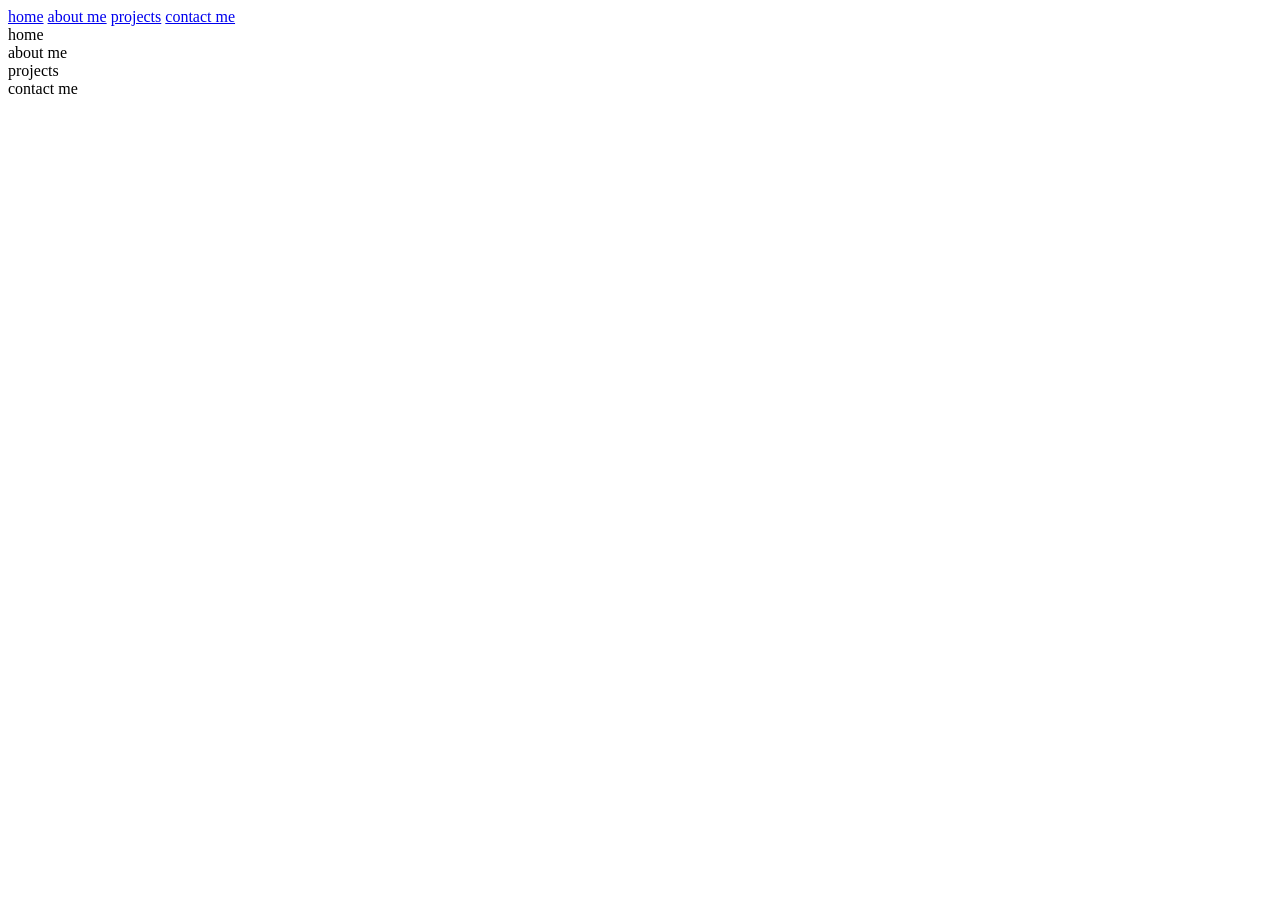
==== index.html @ 3aa511fa "update" ====
<!DOCTYPE html>
<html lang="en">
    <head>
        <meta charset="utf-8">

        <title>Anna Sun</title>

        <link rel="stylesheet" href="style.css">
    </head>

    <body>
        <!-- navbar -->
        <div class="navbar">
            <a href="#home" class="nav-link">home</a>
            <a href="#about-me" class="nav-link">about me</a>
            <a href="#projects" class="nav-link">projects</a>
            <a href="#contact-me" class="nav-link">contact me</a>
        </div>
        
        <!-- home -->
        <div class="section" id="home">
            home
        </div>

        <!-- about me -->
        <div class="section" id="about-me">
            about me
        </div>

        <!-- projects -->
        <div class="section" id="projects">
            projects
        </div>

        <!-- contact me -->
        <div class="section" id="contact-me">
            contact me
        </div>
    </body>
</html>
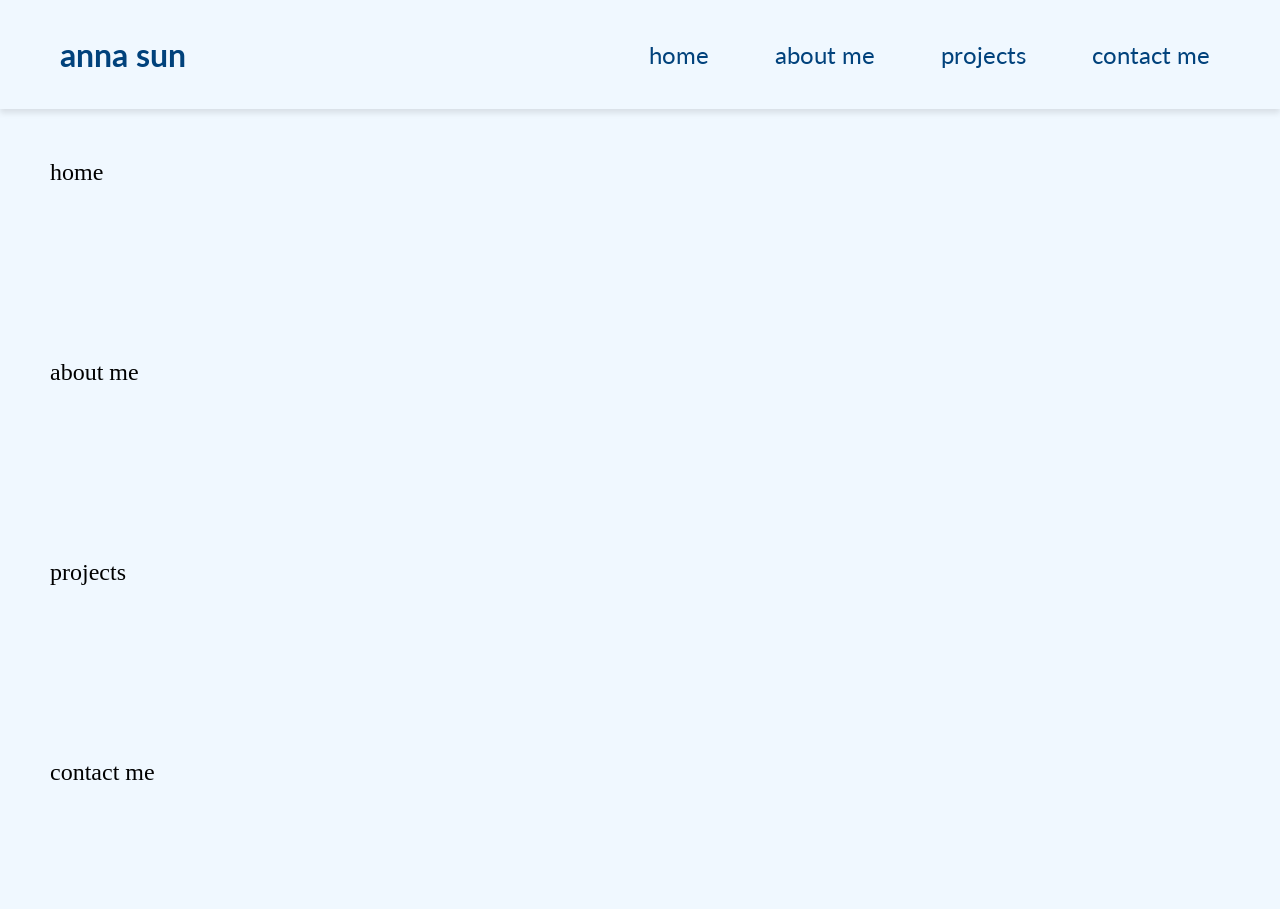
==== commit 6981b410: "navbar" ====
--- a/index.html
+++ b/index.html
@@ -6,15 +6,27 @@
         <title>Anna Sun</title>
 
         <link rel="stylesheet" href="style.css">
+
+        <!-- fonts -->
+
+        <!-- lato -->
+        <link rel="preconnect" href="https://fonts.googleapis.com">
+        <link rel="preconnect" href="https://fonts.gstatic.com" crossorigin>
+        <link href="https://fonts.googleapis.com/css2?family=Lato:ital,wght@0,100;0,300;0,400;0,700;0,900;1,100;1,300;1,400;1,700;1,900&display=swap" rel="stylesheet">
     </head>
 
     <body>
         <!-- navbar -->
         <div class="navbar">
-            <a href="#home" class="nav-link">home</a>
-            <a href="#about-me" class="nav-link">about me</a>
-            <a href="#projects" class="nav-link">projects</a>
-            <a href="#contact-me" class="nav-link">contact me</a>
+            <div class="name">
+                anna sun
+            </div>
+            <div class="nav-links">
+                <a href="#home" class="nav-link">home</a>
+                <a href="#about-me" class="nav-link">about me</a>
+                <a href="#projects" class="nav-link">projects</a>
+                <a href="#contact-me" class="nav-link">contact me</a>
+            </div>
         </div>
         
         <!-- home -->
--- a/style.css
+++ b/style.css
@@ -0,0 +1,48 @@
+/* temp colors */
+/* barnard blue: #01427c */
+/* background: #f0f8ff */
+
+body {
+    background-color: #f0f8ff;
+    scroll-behavior: smooth;
+    color: black;
+    margin: 0;
+    padding: 0;
+}
+
+.navbar {
+    background-color: #f0f8ff;
+    display: flex;
+    position: sticky;
+    top: 0; 
+    justify-content: space-between;
+    align-items: center;
+    font-family: 'Lato', sans-serif;
+    font-size: 1.5rem;
+    box-shadow: 0 4px 6px rgba(0, 0, 0, 0.1);
+    padding: 30px 40px;
+}
+
+.navbar a {
+    color: #01427c;
+    text-decoration: none;
+    padding: 30px;
+}
+
+.navbar a:hover {
+    text-decoration: underline;
+}
+
+.name {
+    color: #01427c;
+    font-size: 2rem;
+    font-weight: 700;
+    padding: 5px 20px;
+    /* float: left; */
+}
+
+.section {
+    padding: 50px;
+    font-size: 24px;
+    min-height: 100px;
+}
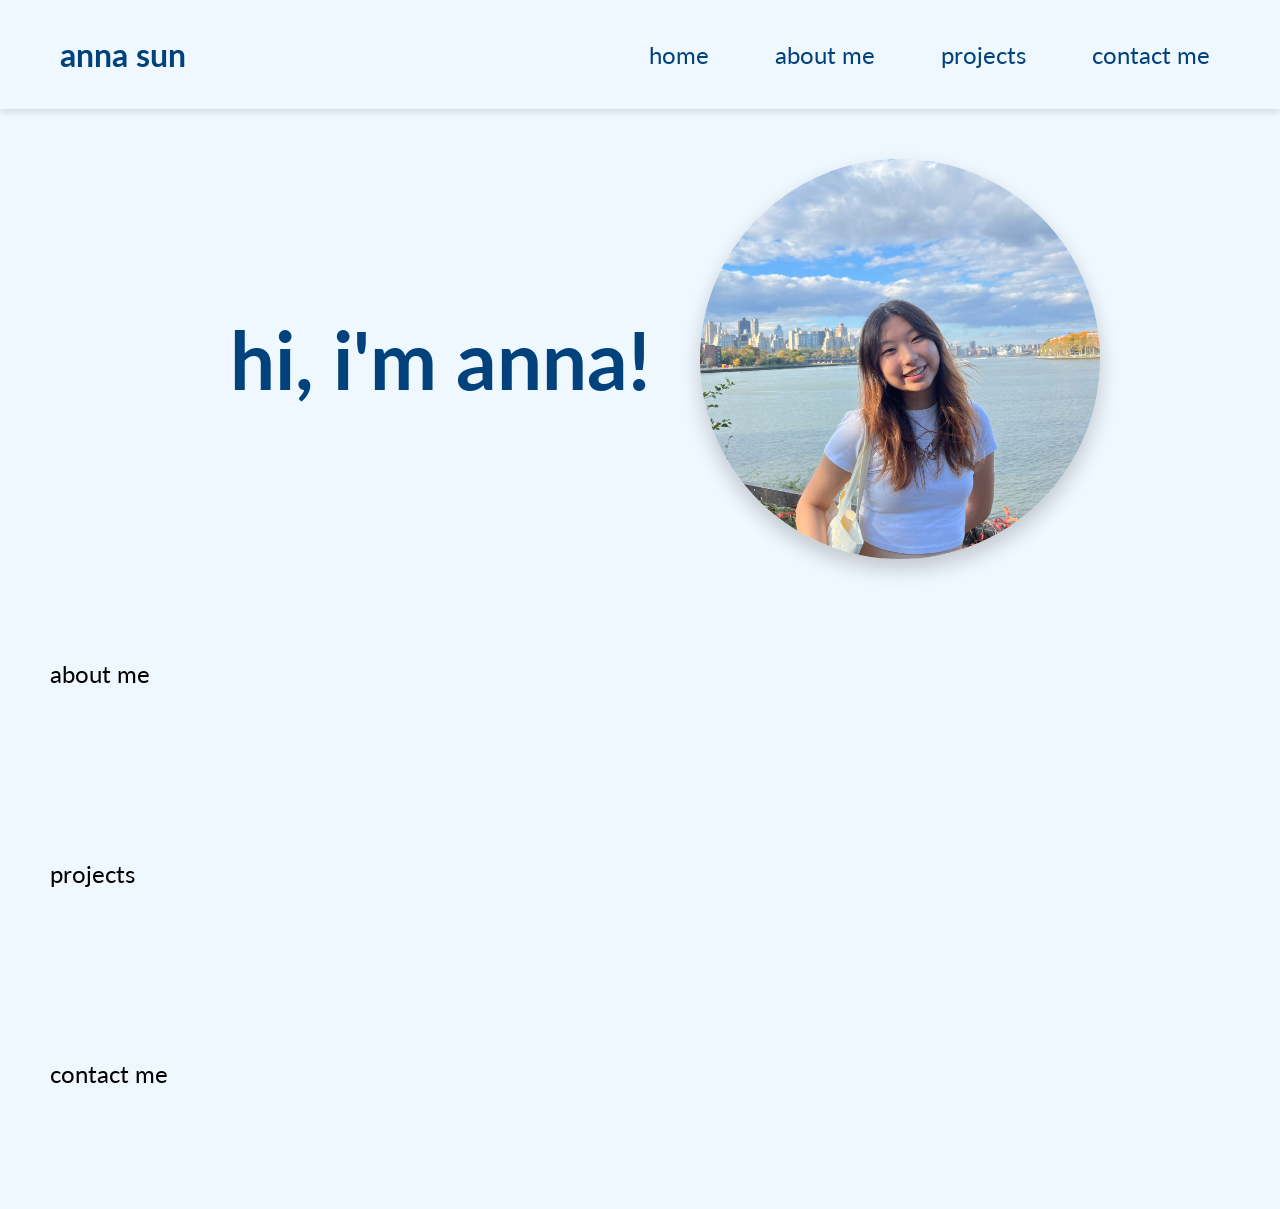
==== commit 1d74a2a9: "home section" ====
--- a/index.html
+++ b/index.html
@@ -31,7 +31,8 @@
         
         <!-- home -->
         <div class="section" id="home">
-            home
+            <h1 class="intro">hi, i'm anna!</h1>
+            <img id="pic-of-me" src="images/me.jpeg" alt="Picture of Me">
         </div>
 
         <!-- about me -->
--- a/style.css
+++ b/style.css
@@ -8,6 +8,7 @@
     color: black;
     margin: 0;
     padding: 0;
+    font-family: 'Lato', sans-serif;
 }
 
 .navbar {
@@ -17,7 +18,6 @@
     top: 0; 
     justify-content: space-between;
     align-items: center;
-    font-family: 'Lato', sans-serif;
     font-size: 1.5rem;
     box-shadow: 0 4px 6px rgba(0, 0, 0, 0.1);
     padding: 30px 40px;
@@ -38,11 +38,31 @@
     font-size: 2rem;
     font-weight: 700;
     padding: 5px 20px;
-    /* float: left; */
 }
 
 .section {
     padding: 50px;
     font-size: 24px;
     min-height: 100px;
+}
+
+#home {
+    display: flex;
+    justify-content: center;
+    align-items: center;
+    /* text-align: center; */
+}
+
+.intro {
+    font-size: 5rem;
+    color: #01427c;
+    padding: 50px;
+}
+
+#pic-of-me {
+    width: 400px;
+    height: 400px;
+    border-radius: 50%;
+    object-fit: cover;
+    box-shadow: 0 10px 20px rgba(0, 0, 0, 0.2);
 }
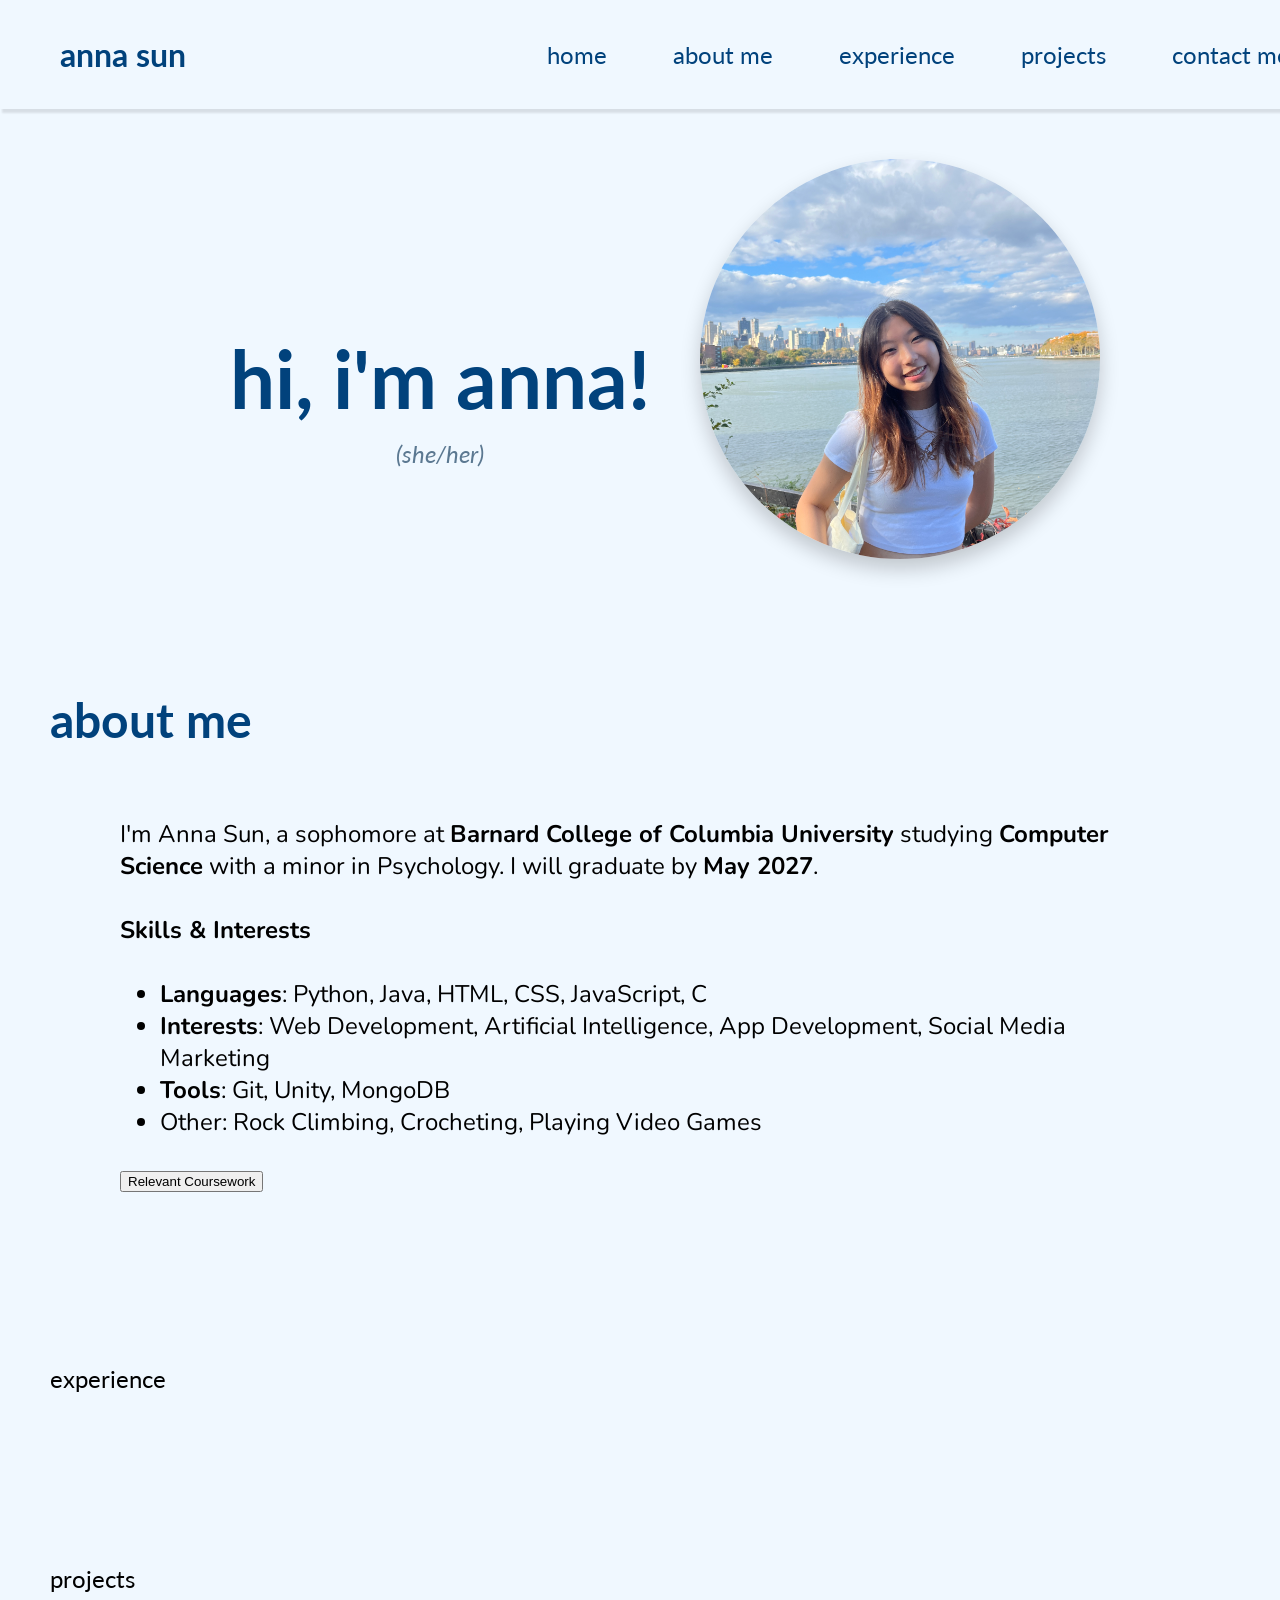
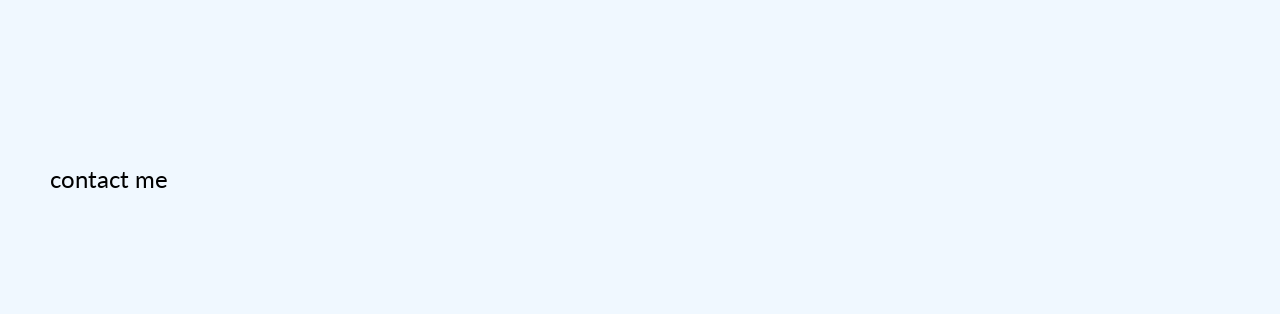
==== commit b1228992: "started about me" ====
--- a/index.html
+++ b/index.html
@@ -13,6 +13,11 @@
         <link rel="preconnect" href="https://fonts.googleapis.com">
         <link rel="preconnect" href="https://fonts.gstatic.com" crossorigin>
         <link href="https://fonts.googleapis.com/css2?family=Lato:ital,wght@0,100;0,300;0,400;0,700;0,900;1,100;1,300;1,400;1,700;1,900&display=swap" rel="stylesheet">
+
+        <!-- nunito -->
+        <link rel="preconnect" href="https://fonts.googleapis.com">
+        <link rel="preconnect" href="https://fonts.gstatic.com" crossorigin>
+        <link href="https://fonts.googleapis.com/css2?family=Lato:ital,wght@0,100;0,300;0,400;0,700;0,900;1,100;1,300;1,400;1,700;1,900&family=Nunito:ital,wght@0,200..1000;1,200..1000&display=swap" rel="stylesheet">
     </head>
 
     <body>
@@ -24,6 +29,7 @@
             <div class="nav-links">
                 <a href="#home" class="nav-link">home</a>
                 <a href="#about-me" class="nav-link">about me</a>
+                <a href="#experience" class="nav-link">experience</a>
                 <a href="#projects" class="nav-link">projects</a>
                 <a href="#contact-me" class="nav-link">contact me</a>
             </div>
@@ -31,14 +37,36 @@
         
         <!-- home -->
         <div class="section" id="home">
-            <h1 class="intro">hi, i'm anna!</h1>
+            <div class="intro-container">
+                <h1 class="intro">hi, i'm anna!</h1>
+                <p id="pronouns">(she/her)</p>
+            </div>
+
             <img id="pic-of-me" src="images/me.jpeg" alt="Picture of Me">
         </div>
 
         <!-- about me -->
         <div class="section" id="about-me">
-            about me
+            <h1 class="about-me">about me</h1>
+            <div class="about-me-text">
+                I'm Anna Sun, a sophomore at <b>Barnard College of Columbia University</b> studying <b>Computer Science</b> with a minor in Psychology. I will graduate by <b>May 2027</b>.
+
+                <h4>Skills & Interests</h4>
+                <ul>
+                    <li><b>Languages</b>: Python, Java, HTML, CSS, JavaScript, C</li>
+                    <li><b>Interests</b>: Web Development, Artificial Intelligence, App Development, Social Media Marketing</li>
+                    <li><b>Tools</b>: Git, Unity, MongoDB</li>
+                    <li>Other: Rock Climbing, Crocheting, Playing Video Games</li>
+                </ul>
+
+                <button class="dropdown">Relevant Coursework</button>
+            </div>
         </div>
+
+        <!-- experience -->
+         <div class="section" id="experience">
+            experience
+         </div>
 
         <!-- projects -->
         <div class="section" id="projects">
--- a/style.css
+++ b/style.css
@@ -6,9 +6,10 @@
     background-color: #f0f8ff;
     scroll-behavior: smooth;
     color: black;
-    margin: 0;
+    margin: 0 auto;
     padding: 0;
     font-family: 'Lato', sans-serif;
+    max-width: 1500px;
 }
 
 .navbar {
@@ -19,8 +20,9 @@
     justify-content: space-between;
     align-items: center;
     font-size: 1.5rem;
-    box-shadow: 0 4px 6px rgba(0, 0, 0, 0.1);
+    box-shadow: 0 6px 2px -2px rgba(0, 0, 0, 0.1); 
     padding: 30px 40px;
+    width: 100%;
 }
 
 .navbar a {
@@ -50,13 +52,19 @@
     display: flex;
     justify-content: center;
     align-items: center;
-    /* text-align: center; */
 }
 
 .intro {
     font-size: 5rem;
     color: #01427c;
-    padding: 50px;
+    padding: 50px 50px 0 50px;
+}
+
+#pronouns {
+    text-align: center;
+    margin-top: -40px;
+    font-style: italic;
+    color: #5b7891;
 }
 
 #pic-of-me {
@@ -65,4 +73,13 @@
     border-radius: 50%;
     object-fit: cover;
     box-shadow: 0 10px 20px rgba(0, 0, 0, 0.2);
+}
+
+.about-me {
+    color: #01427c;
+}
+
+.about-me-text {
+    margin: 70px;
+    font-family: 'Nunito', sans-serif;
 }
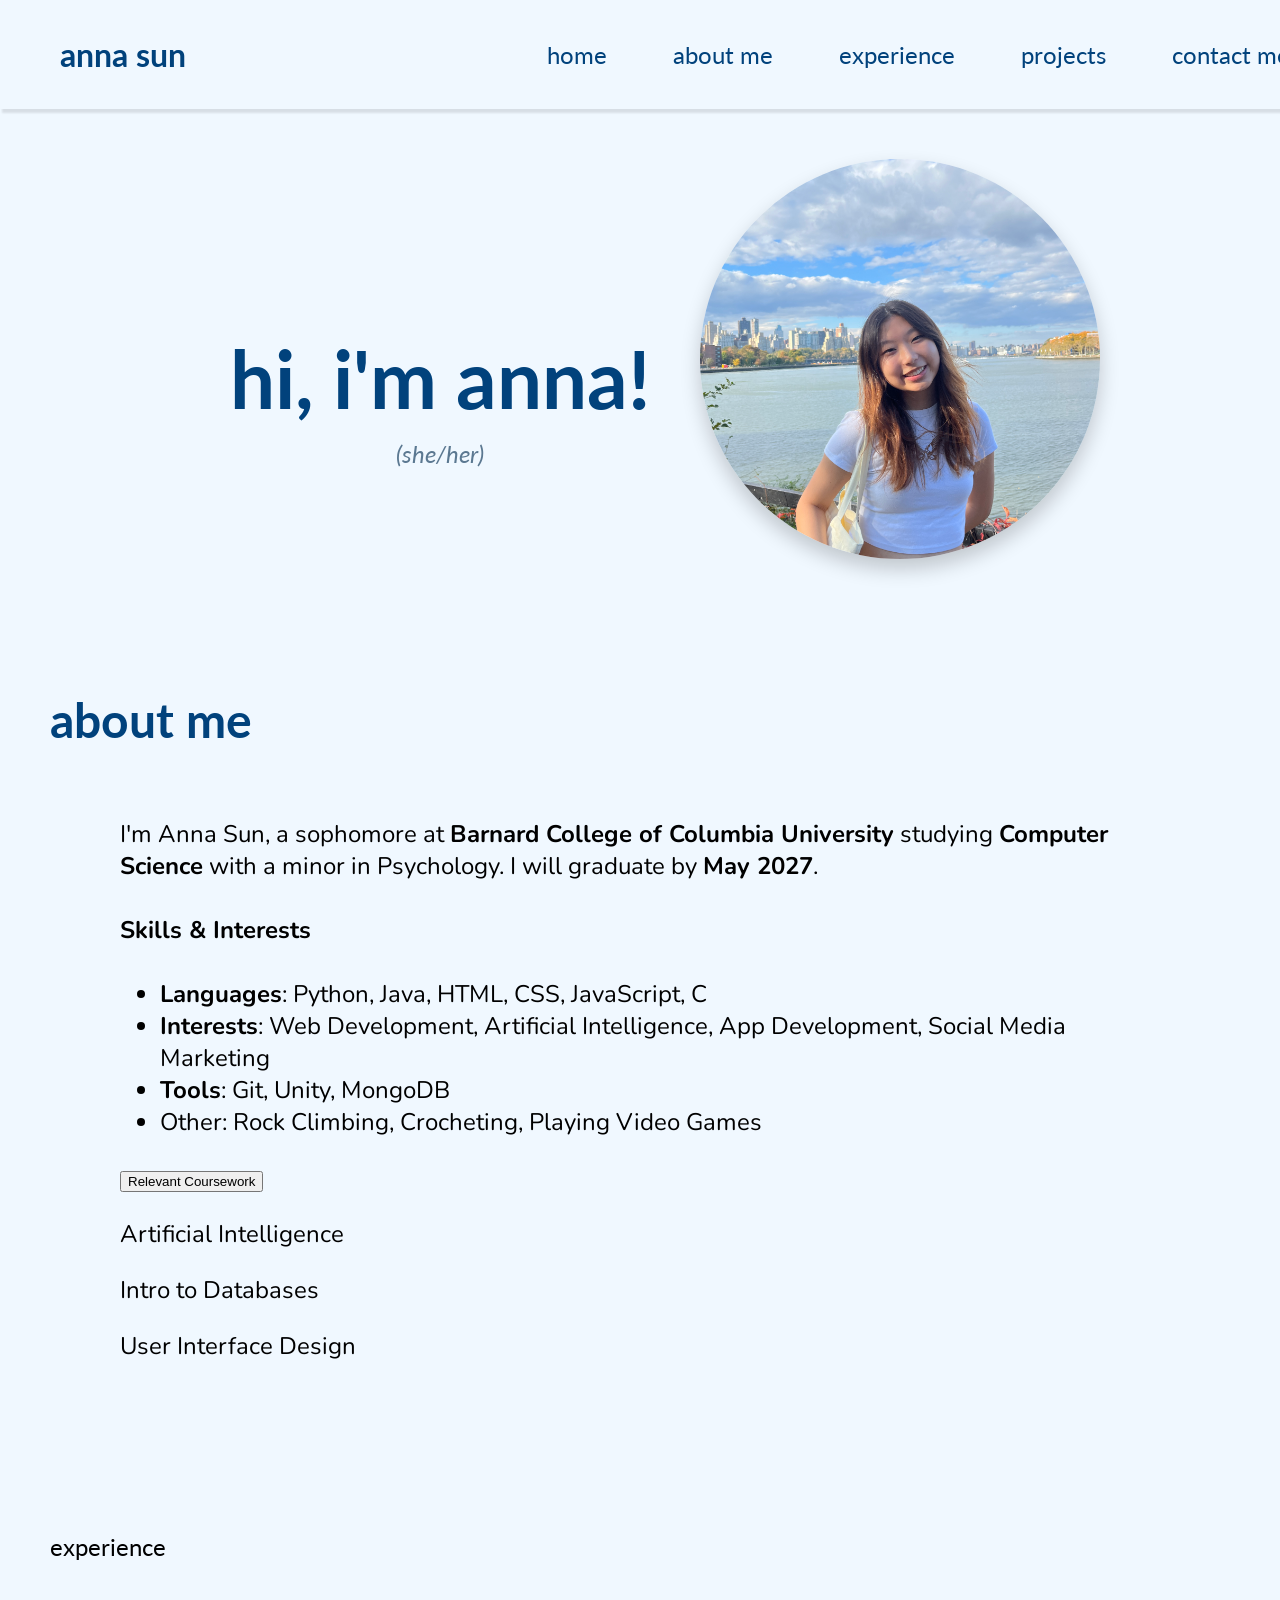
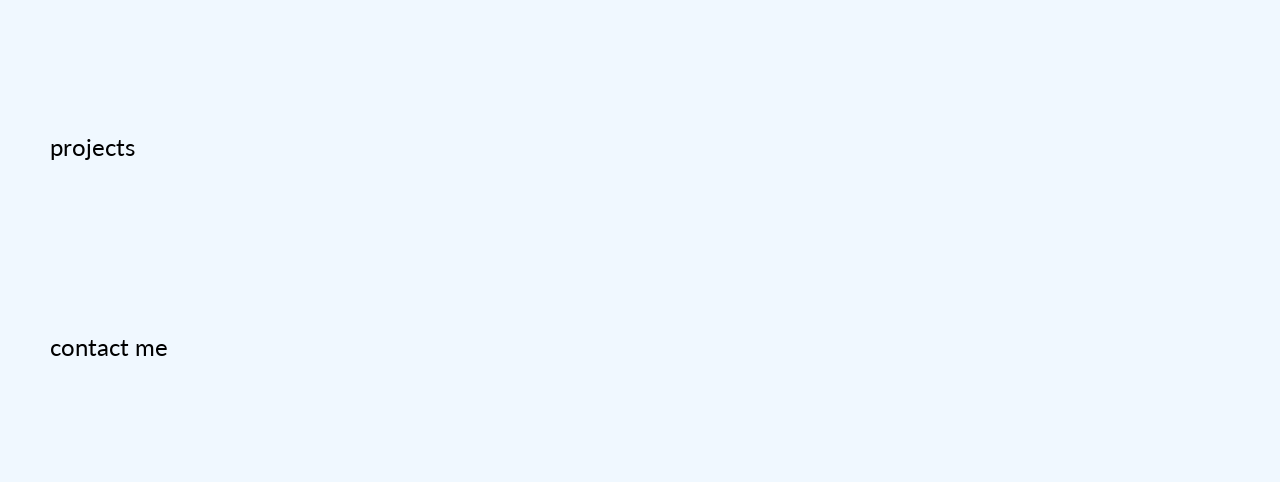
==== commit f08470ce: "dropdown" ====
--- a/index.html
+++ b/index.html
@@ -59,7 +59,14 @@
                     <li>Other: Rock Climbing, Crocheting, Playing Video Games</li>
                 </ul>
 
-                <button class="dropdown">Relevant Coursework</button>
+                <div class="dropdown">
+                    <button class="dropdown-button" onClick="toggleDropdown()">Relevant Coursework</button>
+                    <div class="dropdown-text" id="myDropdown">
+                        <p>Artificial Intelligence</p>
+                        <p>Intro to Databases</p>
+                        <p>User Interface Design</p>
+                    </div>
+                </div>
             </div>
         </div>
 
@@ -77,5 +84,7 @@
         <div class="section" id="contact-me">
             contact me
         </div>
+
+        <script src="script.js"></script>
     </body>
 </html>
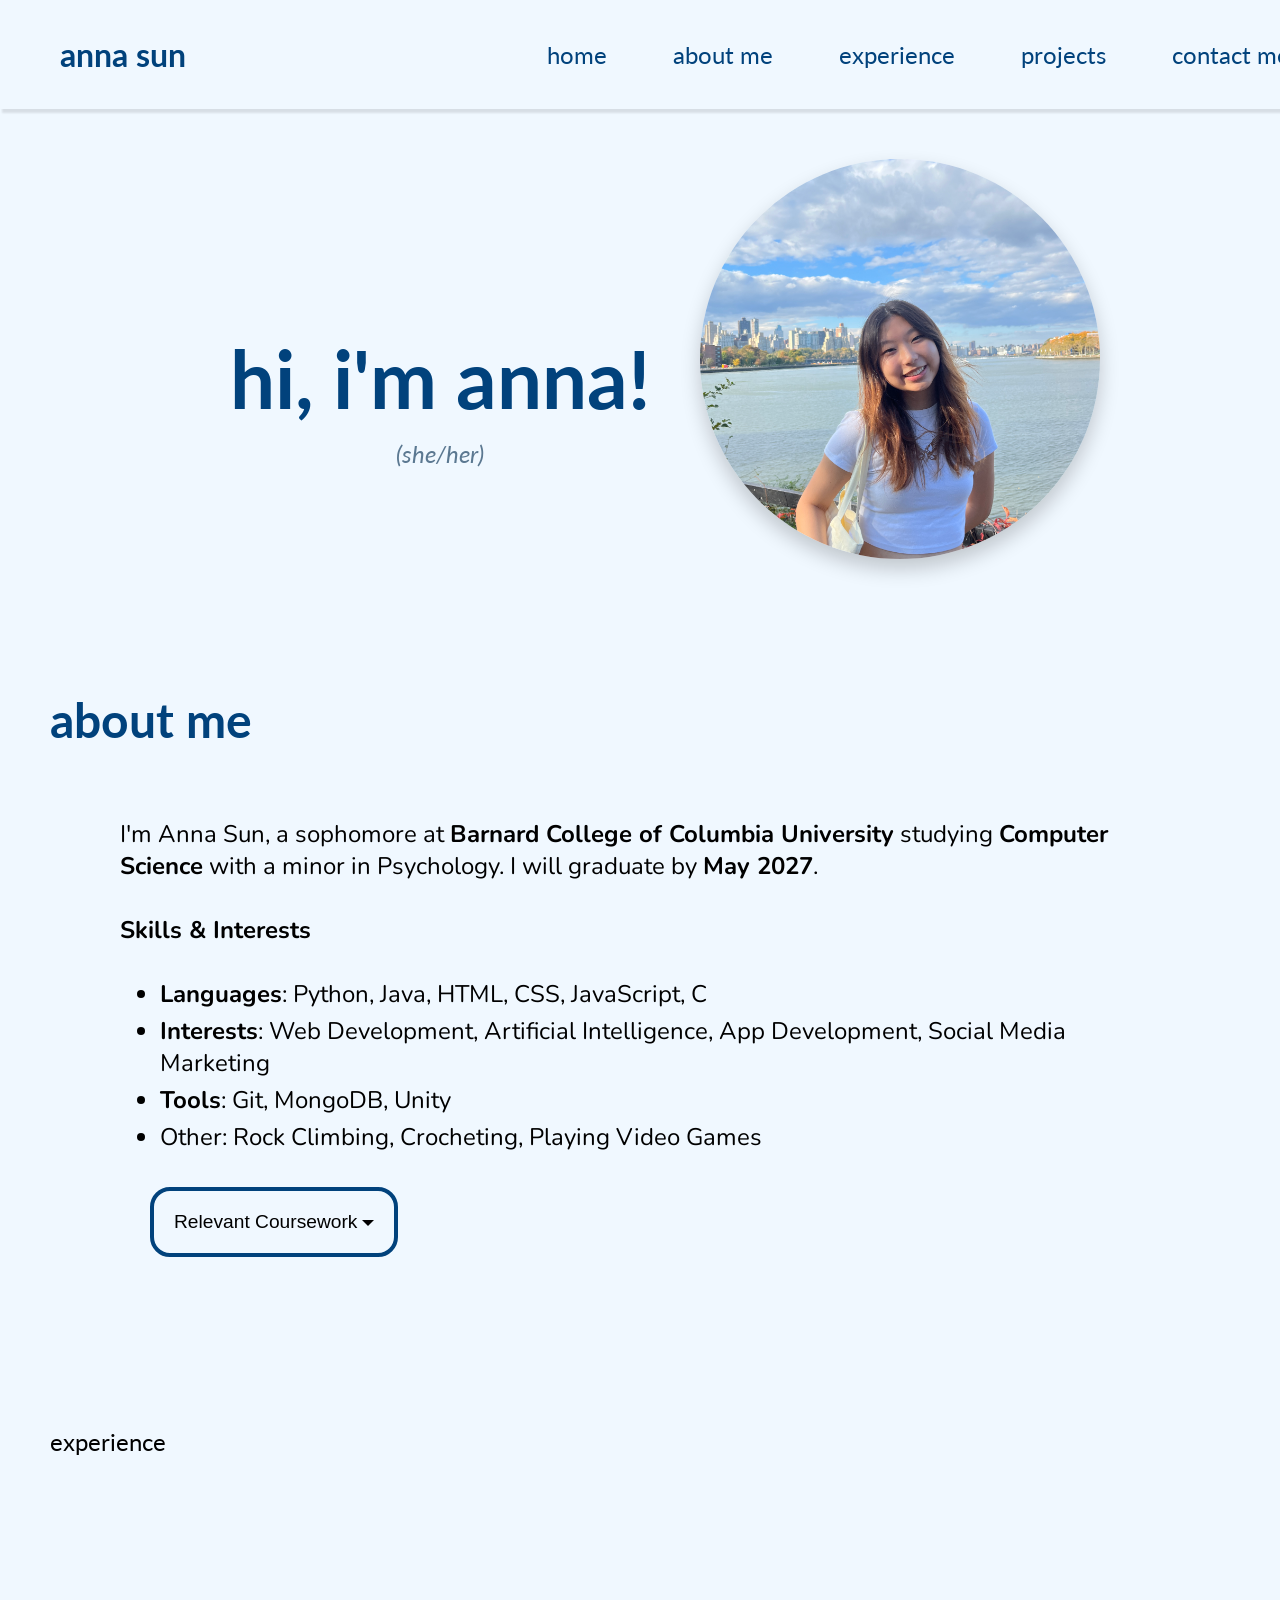
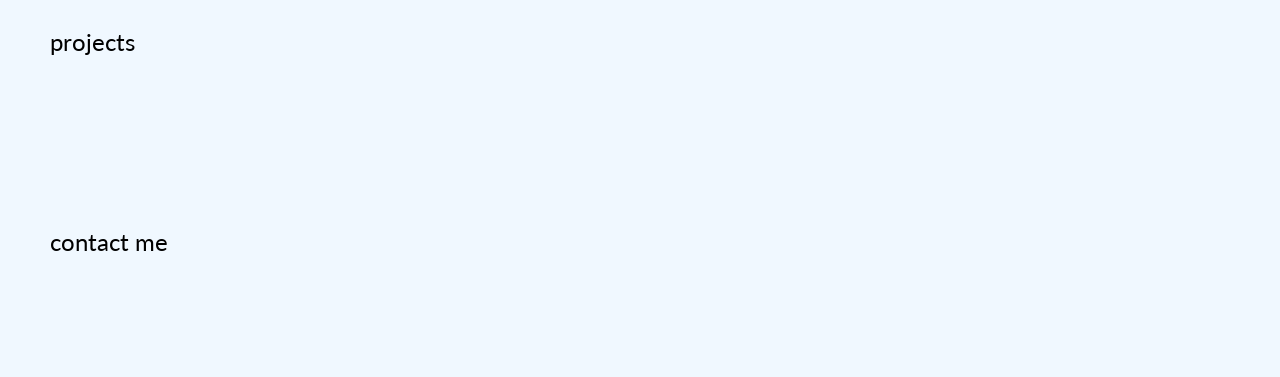
==== commit ad38acd6: "relevant courses dropdown" ====
--- a/index.html
+++ b/index.html
@@ -2,6 +2,7 @@
 <html lang="en">
     <head>
         <meta charset="utf-8">
+        <meta name="viewport" content="width=device-width, initial-scale=1">
 
         <title>Anna Sun</title>
 
@@ -55,16 +56,20 @@
                 <ul>
                     <li><b>Languages</b>: Python, Java, HTML, CSS, JavaScript, C</li>
                     <li><b>Interests</b>: Web Development, Artificial Intelligence, App Development, Social Media Marketing</li>
-                    <li><b>Tools</b>: Git, Unity, MongoDB</li>
+                    <li><b>Tools</b>: Git, MongoDB, Unity</li>
                     <li>Other: Rock Climbing, Crocheting, Playing Video Games</li>
                 </ul>
 
                 <div class="dropdown">
-                    <button class="dropdown-button" onClick="toggleDropdown()">Relevant Coursework</button>
+                    <button class="dropdown-button" onClick="toggleDropdown()">Relevant Coursework<span class="caret"></span></button>
+                    <!-- delete id if i don't add more dropdowns -->
                     <div class="dropdown-text" id="myDropdown">
                         <p>Artificial Intelligence</p>
                         <p>Intro to Databases</p>
                         <p>User Interface Design</p>
+                        <p>Advanced Programming</p>
+                        <p>Data Structures</p>
+                        <p>Fundamentals of Computer Systems</p>
                     </div>
                 </div>
             </div>
--- a/style.css
+++ b/style.css
@@ -12,6 +12,7 @@
     max-width: 1500px;
 }
 
+/* navbar */
 .navbar {
     background-color: #f0f8ff;
     display: flex;
@@ -48,6 +49,7 @@
     min-height: 100px;
 }
 
+/* home section */
 #home {
     display: flex;
     justify-content: center;
@@ -75,6 +77,7 @@
     box-shadow: 0 10px 20px rgba(0, 0, 0, 0.2);
 }
 
+/* about me section */
 .about-me {
     color: #01427c;
 }
@@ -82,4 +85,54 @@
 .about-me-text {
     margin: 70px;
     font-family: 'Nunito', sans-serif;
+}
+
+.about-me-text li {
+    margin-bottom: 5px;
+}
+
+/* relevant coursework dropdown */
+.dropdown {
+    font-family: 'Nunito', sans-serif;
+    font-weight: 500;
+    padding-left: 30px;
+    padding-top: 10px;
+}
+
+.dropdown-button {
+    background-color: transparent;
+    padding: 20px;
+    border-radius: 20px;
+    border: 4px solid #01427c;
+    transition: 0.4s;
+    font-size: 1.2rem;
+}
+
+.caret {
+    display: inline-block;
+    margin-left: 5px;
+    vertical-align: middle;
+    border-top: 6px solid black;
+    border-right: 6px solid transparent;
+    border-left: 6px solid transparent;
+    transition: transform 0.3s ease-in-out;
+}
+
+.rotate {
+    transform: rotate(180deg);
+}
+
+.dropdown-text {
+    display: none;
+    font-size: 1rem;
+    padding-left: 50px;
+    opacity: 0;
+    max-height: 0;
+    transition: opacity 0.3s ease, max-height 0.3s ease;
+    visibility: hidden;
+}
+
+.dropdown-text.show {
+    opacity: 1;
+    visibility: visible;
 }
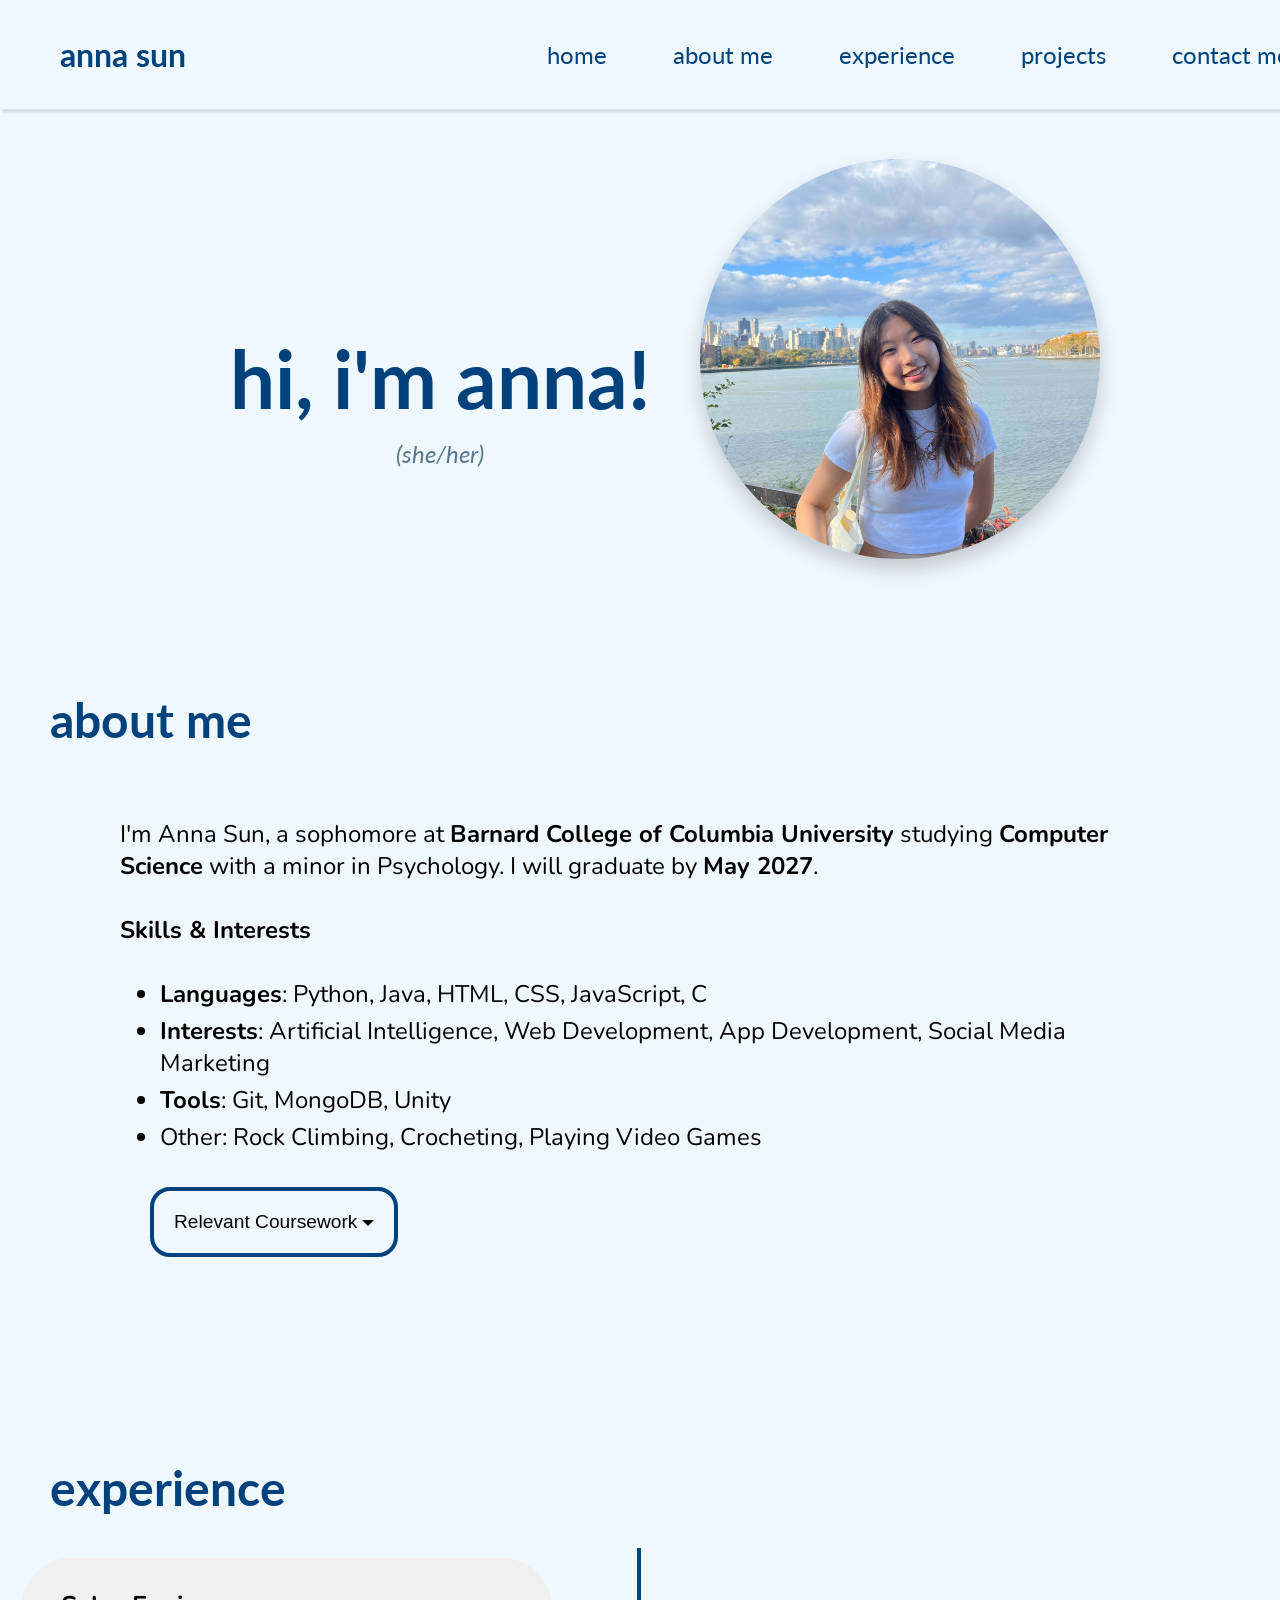
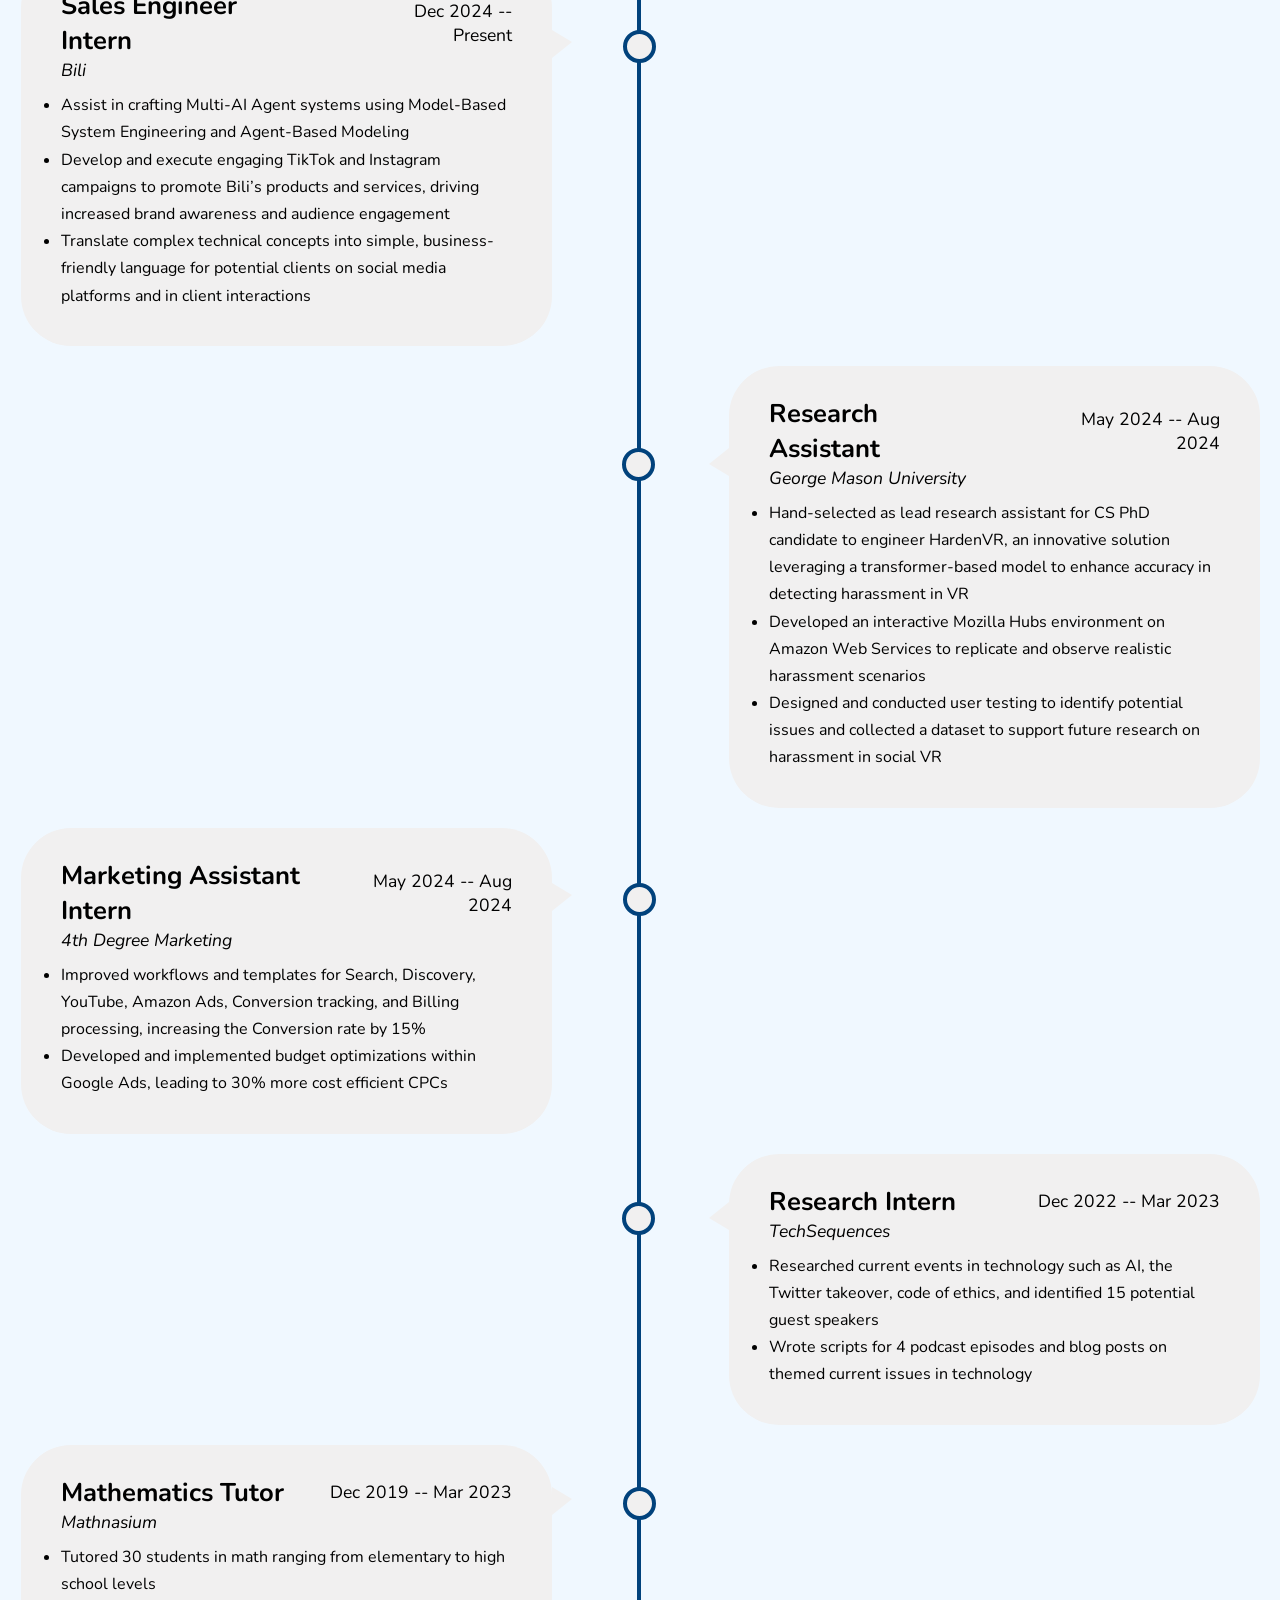
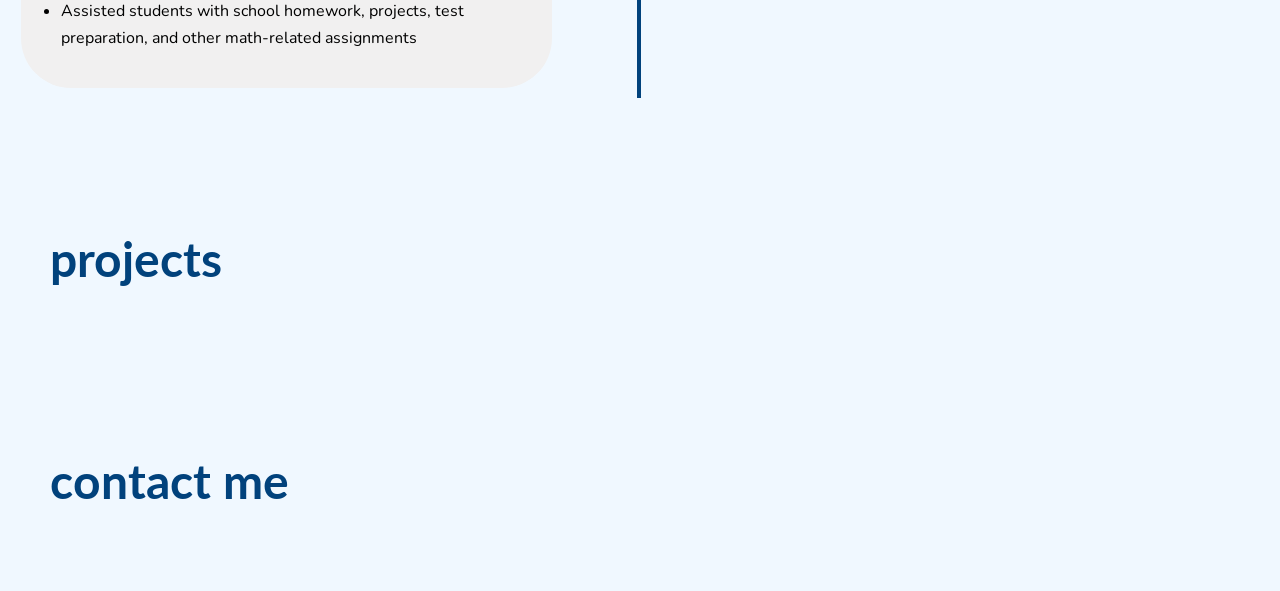
==== commit 4fbd46bc: "added timeline" ====
--- a/index.html
+++ b/index.html
@@ -48,14 +48,14 @@
 
         <!-- about me -->
         <div class="section" id="about-me">
-            <h1 class="about-me">about me</h1>
+            <h1 class="header">about me</h1>
             <div class="about-me-text">
                 I'm Anna Sun, a sophomore at <b>Barnard College of Columbia University</b> studying <b>Computer Science</b> with a minor in Psychology. I will graduate by <b>May 2027</b>.
 
                 <h4>Skills & Interests</h4>
                 <ul>
                     <li><b>Languages</b>: Python, Java, HTML, CSS, JavaScript, C</li>
-                    <li><b>Interests</b>: Web Development, Artificial Intelligence, App Development, Social Media Marketing</li>
+                    <li><b>Interests</b>: Artificial Intelligence, Web Development, App Development, Social Media Marketing</li>
                     <li><b>Tools</b>: Git, MongoDB, Unity</li>
                     <li>Other: Rock Climbing, Crocheting, Playing Video Games</li>
                 </ul>
@@ -77,17 +77,92 @@
 
         <!-- experience -->
          <div class="section" id="experience">
-            experience
+            <h1 class="header">experience</h1>
+
+            <!-- timeline -->
+             <div class="timeline">
+                <div class="left container">
+                    <div class="content">
+                        <div class="exp-header">
+                            <h4 class="position">Sales Engineer Intern</h4>
+                            <span class="date">Dec 2024 -- Present</span>
+                        </div>
+                        <span class="company">Bili</span>
+                        <ul class="exp-list">
+                            <li>Assist in crafting Multi-AI Agent systems using Model-Based System Engineering and Agent-Based Modeling</li>
+                            <li>Develop and execute engaging TikTok and Instagram campaigns to promote Bili’s products and services, driving increased brand awareness and audience engagement</li>
+                            <li>Translate complex technical concepts into simple, business-friendly language for potential clients on social media platforms and in client interactions</li>
+                        </ul>
+                    </div>
+                </div>
+
+                <div class="right container">
+                    <div class="content">
+                        <div class="exp-header">
+                            <h4 class="position">Research Assistant</h4>
+                            <span class="date">May 2024 -- Aug 2024</span>
+                        </div>
+                        <span class="company">George Mason University</span>
+                            <ul class="exp-list">
+                                <li>Hand-selected as lead research assistant for CS PhD candidate to engineer HardenVR, an innovative solution leveraging a transformer-based model to enhance accuracy in detecting harassment in VR</li>
+                                <li>Developed an interactive Mozilla Hubs environment on Amazon Web Services to replicate and observe realistic harassment scenarios</li>
+                                <li>Designed and conducted user testing to identify potential issues and collected a dataset to support future research on harassment in social VR</li>
+                            </ul>
+                    </div>
+                </div>
+                
+                <div class="left container">
+                    <div class="content">
+                        <div class="exp-header">
+                            <h4 class="position">Marketing Assistant Intern</h4>
+                            <span class="date">May 2024 -- Aug 2024</span>
+                        </div>
+                        <span class="company">4th Degree Marketing</span>
+                        <ul class="exp-list">
+                            <li>Improved workflows and templates for Search, Discovery, YouTube, Amazon Ads, Conversion tracking, and Billing processing, increasing the Conversion rate by 15%</li>
+                            <li>Developed and implemented budget optimizations within Google Ads, leading to 30% more cost efficient CPCs</li>
+                        </ul>
+                    </div>
+                </div>
+
+                <div class="right container">
+                    <div class="content">
+                        <div class="exp-header">
+                            <h4 class="position">Research Intern</h4>
+                            <span class="date">Dec 2022 -- Mar 2023</span>
+                        </div>
+                        <span class="company">TechSequences</span>
+                            <ul class="exp-list">
+                                <li>Researched current events in technology such as AI, the Twitter takeover, code of ethics, and identified 15 potential guest speakers</li>
+                                <li>Wrote scripts for 4 podcast episodes and blog posts on themed current issues in technology</li>
+                            </ul>
+                    </div>
+                </div>
+
+                <div class="left container">
+                    <div class="content">
+                        <div class="exp-header">
+                            <h4 class="position">Mathematics Tutor</h4>
+                            <span class="date">Dec 2019 -- Mar 2023</span>
+                        </div>
+                        <span class="company">Mathnasium</span>
+                        <ul class="exp-list">
+                            <li>Tutored 30 students in math ranging from elementary to high school levels</li>
+                            <li>Assisted students with school homework, projects, test preparation, and other math-related assignments</li>
+                        </ul>
+                    </div>
+                </div>
+             </div>
          </div>
 
         <!-- projects -->
         <div class="section" id="projects">
-            projects
+            <h1 class="header">projects</h1>
         </div>
 
         <!-- contact me -->
         <div class="section" id="contact-me">
-            contact me
+            <h1 class="header">contact me</h1>
         </div>
 
         <script src="script.js"></script>
--- a/style.css
+++ b/style.css
@@ -1,6 +1,10 @@
 /* temp colors */
 /* barnard blue: #01427c */
 /* background: #f0f8ff */
+
+html {
+    scroll-behavior: smooth;
+}
 
 body {
     background-color: #f0f8ff;
@@ -24,6 +28,7 @@
     box-shadow: 0 6px 2px -2px rgba(0, 0, 0, 0.1); 
     padding: 30px 40px;
     width: 100%;
+    z-index: 1000;
 }
 
 .navbar a {
@@ -78,7 +83,7 @@
 }
 
 /* about me section */
-.about-me {
+.header {
     color: #01427c;
 }
 
@@ -135,4 +140,146 @@
 .dropdown-text.show {
     opacity: 1;
     visibility: visible;
+}
+
+/* experience */
+.timeline {
+    position: relative;
+    max-width: 1200px;
+    margin: 0 auto;
+    font-family: 'Nunito', sans-serif;
+}
+
+.timeline::after {
+    content: '';
+    position: absolute;
+    width: 4px;
+    background-color: #01427c;
+    top: 0;
+    bottom: 0;
+    left: 50%;
+    margin-left: -3px;
+}
+  
+.container {
+    padding: 10px 30px;
+    position: relative;
+    width: 45%;
+}
+
+.container::before {
+    left: 60px;
+    border: medium solid white;
+    border-width: 10px 10px 10px 0;
+    border-color: transparent white transparent transparent;
+}
+
+.container::after {
+    content: '';
+    position: absolute;
+    width: 25px;
+    height: 25px;
+    right: -17px;
+    background-color: rgb(241, 240, 240);
+    border: 4px solid #01427c;
+    top: 20%;
+    border-radius: 50%;
+    z-index: 1;
+}
+
+.left {
+    left: -5%;
+}
+
+.left::before {
+    content: '';
+    height: 0;
+    position: absolute;
+    width: 0;
+    top: 20%;
+    z-index: 1; 
+    border-style: solid;
+    border-width: 12px 0 16px 20px;  
+    border-color: transparent transparent transparent rgb(241, 240, 240);
+    left: 95%;
+}
+
+.left::after {
+    top: 20%;
+    right: -12.5%;
+}
+
+.right {
+    left: 55%;
+}
+
+.right::before {
+    content: '';
+    position: absolute;
+    height: 0;
+    top: 20%;
+    z-index: 1;
+    width: 0;
+    left: 10px; 
+    border-style: solid;
+    border-width: 12px 0 16px 20px; 
+    border-color: transparent transparent transparent rgb(241, 240, 240);
+    rotate: 180deg;
+}
+
+.right::after {
+    top: 20%;
+    left: -13%;
+}
+
+.content {
+    padding: 20px;
+    background-color: rgb(241, 240, 240);
+    position: relative;
+    border-radius: 50px;
+}
+
+.position {
+    font-weight: 700;
+    font-size: 1.7rem;
+    margin-bottom: 5px;
+}
+
+.exp-header {
+    justify-content: space-between;
+    align-items: center;
+    display: flex;
+    font-size: 1.1rem;
+}
+
+.exp-header h4{
+    font-weight: 700;
+    font-size: 1.6rem;
+    padding: 0 20px;
+    margin: 10px 0 0 0;
+}
+
+.date {
+    text-align: right;
+    font-size: 1.1rem;
+    padding: 0 20px;
+    margin: 10px 0 0 0;
+}
+
+.company {
+    display: block;
+    font-size: 1.1rem;
+    padding: 0 20px;
+    margin: 0;
+    font-style: italic;
+}
+
+.exp-list {
+    margin-top: 10px;
+    font-size: 1rem;
+    padding: 0 20px;
+}
+
+.exp-list li {
+    line-height: 1.7;
 }
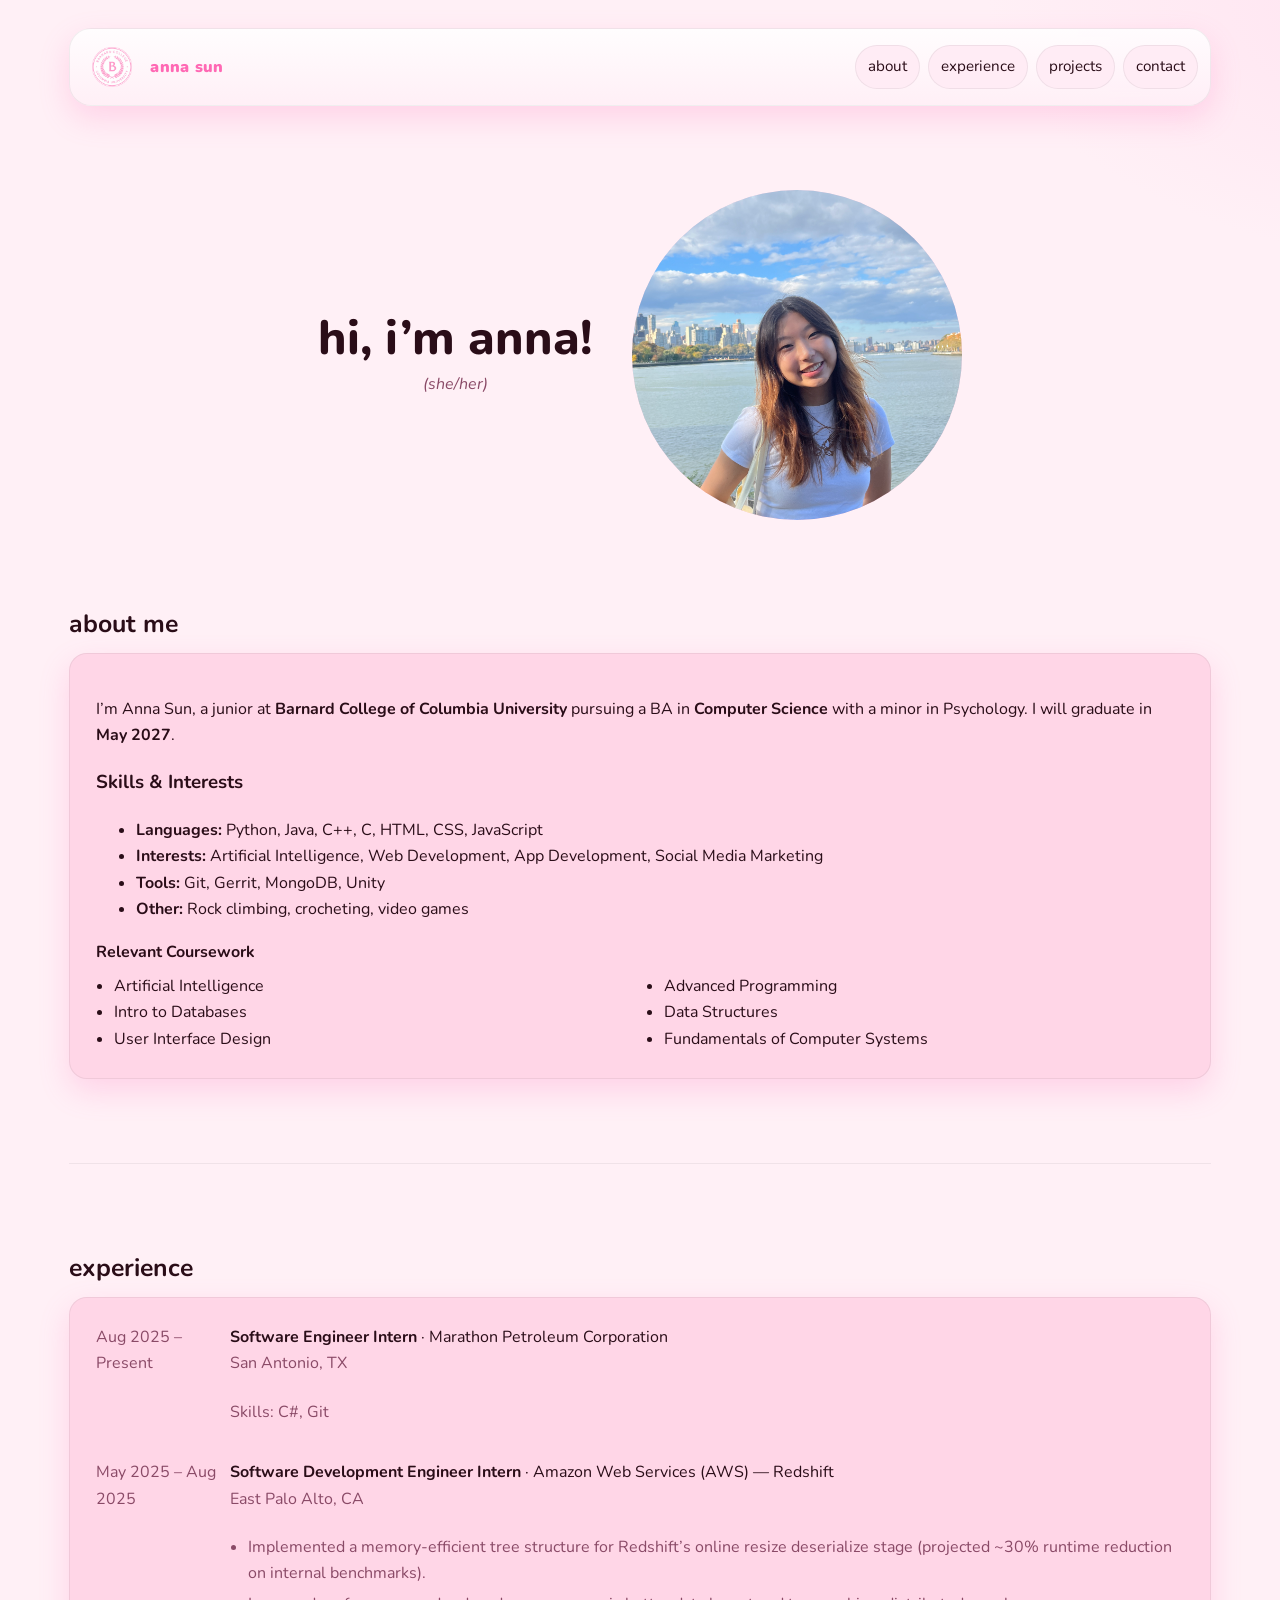
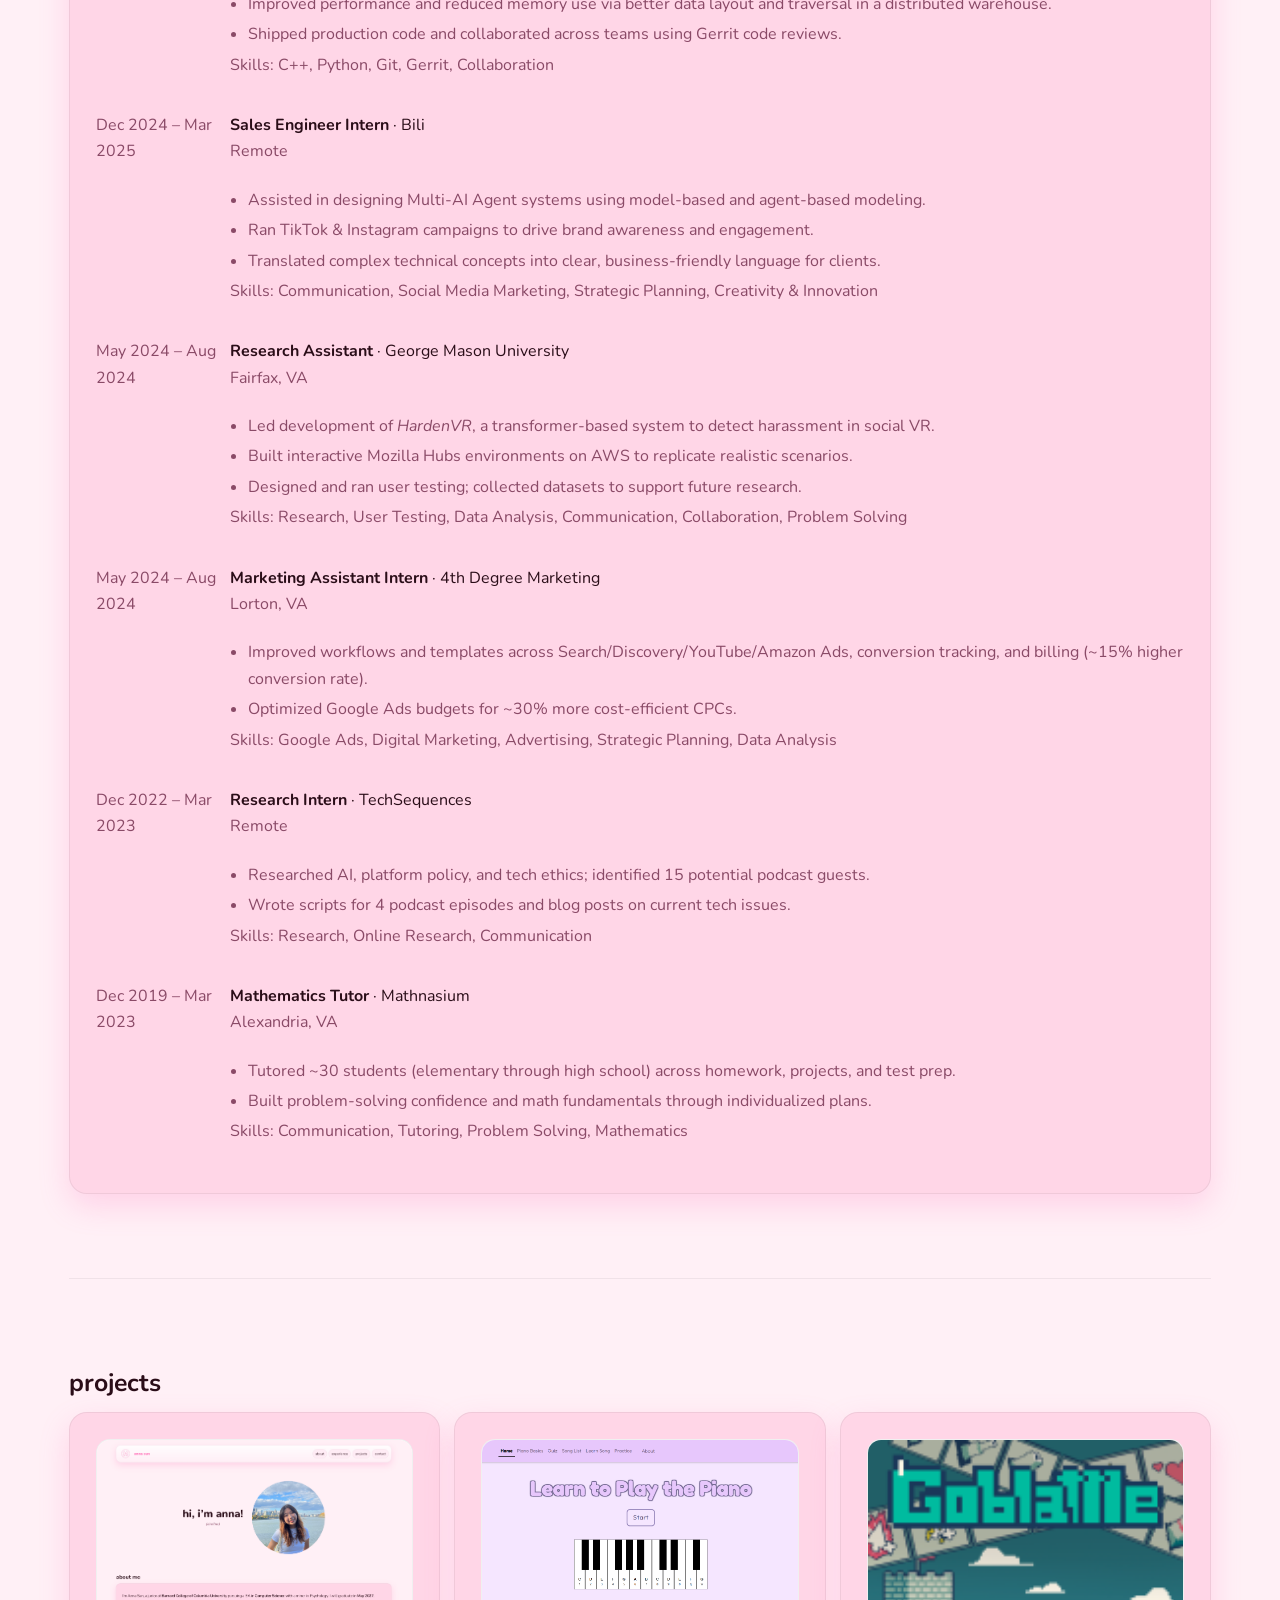
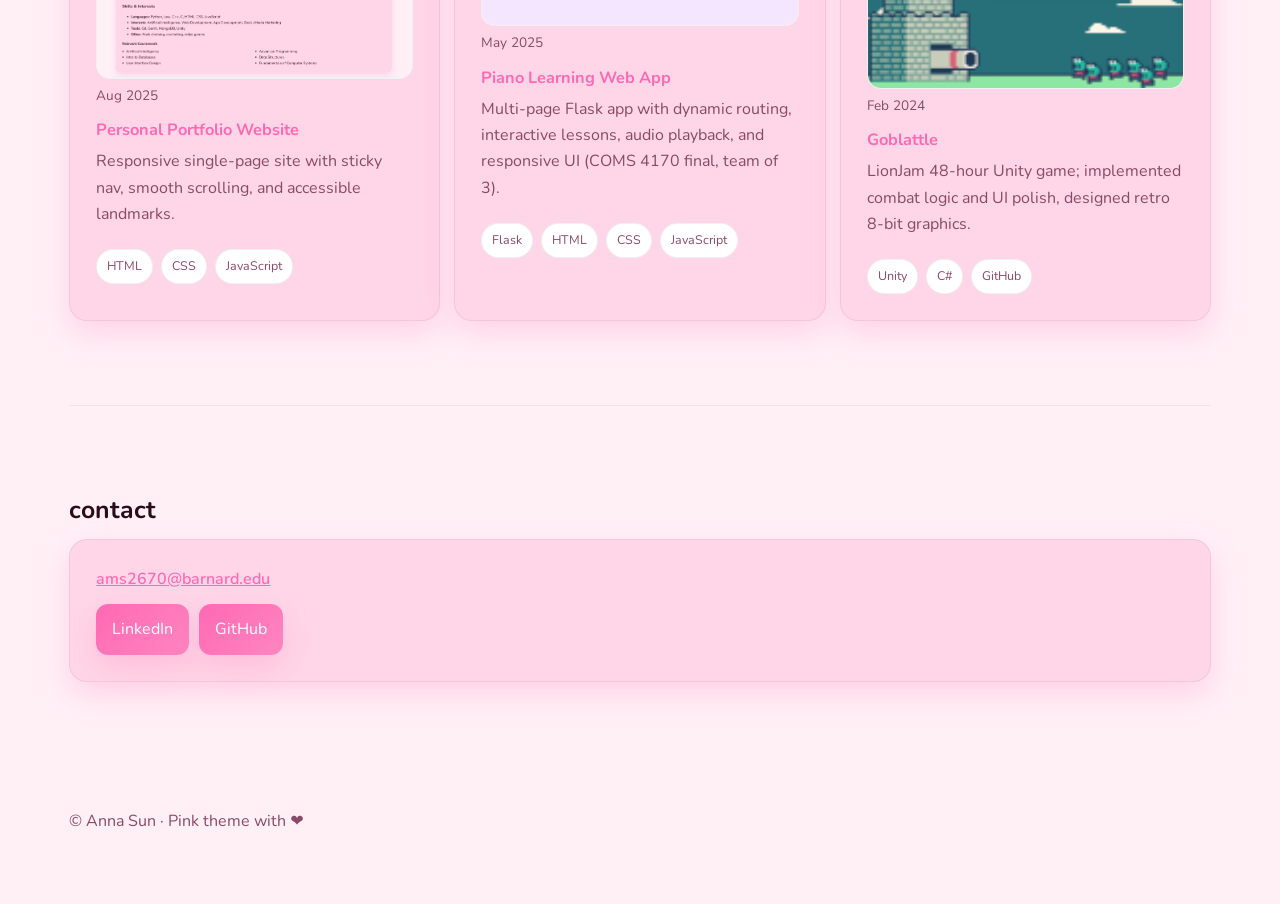
==== commit 13eccba5: "new website" ====
--- a/index.html
+++ b/index.html
@@ -1,170 +1,235 @@
 <!DOCTYPE html>
 <html lang="en">
-    <head>
-        <meta charset="utf-8">
-        <meta name="viewport" content="width=device-width, initial-scale=1">
-
-        <title>Anna Sun</title>
-
-        <link rel="stylesheet" href="style.css">
-
-        <!-- fonts -->
-
-        <!-- lato -->
-        <link rel="preconnect" href="https://fonts.googleapis.com">
-        <link rel="preconnect" href="https://fonts.gstatic.com" crossorigin>
-        <link href="https://fonts.googleapis.com/css2?family=Lato:ital,wght@0,100;0,300;0,400;0,700;0,900;1,100;1,300;1,400;1,700;1,900&display=swap" rel="stylesheet">
-
-        <!-- nunito -->
-        <link rel="preconnect" href="https://fonts.googleapis.com">
-        <link rel="preconnect" href="https://fonts.gstatic.com" crossorigin>
-        <link href="https://fonts.googleapis.com/css2?family=Lato:ital,wght@0,100;0,300;0,400;0,700;0,900;1,100;1,300;1,400;1,700;1,900&family=Nunito:ital,wght@0,200..1000;1,200..1000&display=swap" rel="stylesheet">
-    </head>
-
-    <body>
-        <!-- navbar -->
-        <div class="navbar">
-            <div class="name">
-                anna sun
-            </div>
-            <div class="nav-links">
-                <a href="#home" class="nav-link">home</a>
-                <a href="#about-me" class="nav-link">about me</a>
-                <a href="#experience" class="nav-link">experience</a>
-                <a href="#projects" class="nav-link">projects</a>
-                <a href="#contact-me" class="nav-link">contact me</a>
-            </div>
-        </div>
-        
-        <!-- home -->
-        <div class="section" id="home">
-            <div class="intro-container">
-                <h1 class="intro">hi, i'm anna!</h1>
-                <p id="pronouns">(she/her)</p>
-            </div>
-
-            <img id="pic-of-me" src="images/me.jpeg" alt="Picture of Me">
-        </div>
-
-        <!-- about me -->
-        <div class="section" id="about-me">
-            <h1 class="header">about me</h1>
-            <div class="about-me-text">
-                I'm Anna Sun, a sophomore at <b>Barnard College of Columbia University</b> studying <b>Computer Science</b> with a minor in Psychology. I will graduate by <b>May 2027</b>.
-
-                <h4>Skills & Interests</h4>
-                <ul>
-                    <li><b>Languages</b>: Python, Java, HTML, CSS, JavaScript, C</li>
-                    <li><b>Interests</b>: Artificial Intelligence, Web Development, App Development, Social Media Marketing</li>
-                    <li><b>Tools</b>: Git, MongoDB, Unity</li>
-                    <li>Other: Rock Climbing, Crocheting, Playing Video Games</li>
-                </ul>
-
-                <div class="dropdown">
-                    <button class="dropdown-button" onClick="toggleDropdown()">Relevant Coursework<span class="caret"></span></button>
-                    <!-- delete id if i don't add more dropdowns -->
-                    <div class="dropdown-text" id="myDropdown">
-                        <p>Artificial Intelligence</p>
-                        <p>Intro to Databases</p>
-                        <p>User Interface Design</p>
-                        <p>Advanced Programming</p>
-                        <p>Data Structures</p>
-                        <p>Fundamentals of Computer Systems</p>
-                    </div>
-                </div>
-            </div>
-        </div>
-
-        <!-- experience -->
-         <div class="section" id="experience">
-            <h1 class="header">experience</h1>
-
-            <!-- timeline -->
-             <div class="timeline">
-                <div class="left container">
-                    <div class="content">
-                        <div class="exp-header">
-                            <h4 class="position">Sales Engineer Intern</h4>
-                            <span class="date">Dec 2024 -- Present</span>
-                        </div>
-                        <span class="company">Bili</span>
-                        <ul class="exp-list">
-                            <li>Assist in crafting Multi-AI Agent systems using Model-Based System Engineering and Agent-Based Modeling</li>
-                            <li>Develop and execute engaging TikTok and Instagram campaigns to promote Bili’s products and services, driving increased brand awareness and audience engagement</li>
-                            <li>Translate complex technical concepts into simple, business-friendly language for potential clients on social media platforms and in client interactions</li>
-                        </ul>
-                    </div>
-                </div>
-
-                <div class="right container">
-                    <div class="content">
-                        <div class="exp-header">
-                            <h4 class="position">Research Assistant</h4>
-                            <span class="date">May 2024 -- Aug 2024</span>
-                        </div>
-                        <span class="company">George Mason University</span>
-                            <ul class="exp-list">
-                                <li>Hand-selected as lead research assistant for CS PhD candidate to engineer HardenVR, an innovative solution leveraging a transformer-based model to enhance accuracy in detecting harassment in VR</li>
-                                <li>Developed an interactive Mozilla Hubs environment on Amazon Web Services to replicate and observe realistic harassment scenarios</li>
-                                <li>Designed and conducted user testing to identify potential issues and collected a dataset to support future research on harassment in social VR</li>
-                            </ul>
-                    </div>
-                </div>
-                
-                <div class="left container">
-                    <div class="content">
-                        <div class="exp-header">
-                            <h4 class="position">Marketing Assistant Intern</h4>
-                            <span class="date">May 2024 -- Aug 2024</span>
-                        </div>
-                        <span class="company">4th Degree Marketing</span>
-                        <ul class="exp-list">
-                            <li>Improved workflows and templates for Search, Discovery, YouTube, Amazon Ads, Conversion tracking, and Billing processing, increasing the Conversion rate by 15%</li>
-                            <li>Developed and implemented budget optimizations within Google Ads, leading to 30% more cost efficient CPCs</li>
-                        </ul>
-                    </div>
-                </div>
-
-                <div class="right container">
-                    <div class="content">
-                        <div class="exp-header">
-                            <h4 class="position">Research Intern</h4>
-                            <span class="date">Dec 2022 -- Mar 2023</span>
-                        </div>
-                        <span class="company">TechSequences</span>
-                            <ul class="exp-list">
-                                <li>Researched current events in technology such as AI, the Twitter takeover, code of ethics, and identified 15 potential guest speakers</li>
-                                <li>Wrote scripts for 4 podcast episodes and blog posts on themed current issues in technology</li>
-                            </ul>
-                    </div>
-                </div>
-
-                <div class="left container">
-                    <div class="content">
-                        <div class="exp-header">
-                            <h4 class="position">Mathematics Tutor</h4>
-                            <span class="date">Dec 2019 -- Mar 2023</span>
-                        </div>
-                        <span class="company">Mathnasium</span>
-                        <ul class="exp-list">
-                            <li>Tutored 30 students in math ranging from elementary to high school levels</li>
-                            <li>Assisted students with school homework, projects, test preparation, and other math-related assignments</li>
-                        </ul>
-                    </div>
-                </div>
-             </div>
-         </div>
-
-        <!-- projects -->
-        <div class="section" id="projects">
-            <h1 class="header">projects</h1>
-        </div>
-
-        <!-- contact me -->
-        <div class="section" id="contact-me">
-            <h1 class="header">contact me</h1>
-        </div>
-
-        <script src="script.js"></script>
-    </body>
-</html>+  <head>
+    <meta charset="utf-8">
+    <meta name="viewport" content="width=device-width, initial-scale=1">
+    <meta name="description" content="Anna Sun's Portfolio – projects, experience, and contact.">
+    <title>Anna Sun Portfolio</title>
+
+    <link rel="stylesheet" href="./style.css">
+
+    <!-- fonts -->
+    <link rel="preconnect" href="https://fonts.googleapis.com">
+    <link rel="preconnect" href="https://fonts.gstatic.com" crossorigin>
+    <link href="https://fonts.googleapis.com/css2?family=Lato:wght@300;400;700;900&family=Nunito:wght@300;400;600;700;800;900&display=swap" rel="stylesheet">
+  </head>
+
+  <body>
+    <div class="wrap">
+      <nav class="nav" role="navigation" aria-label="Primary">
+        <a class="brand" href="#top" title="Home">
+          <img src="images/barnard.png" alt="Barnard logo" class="brand-logo">
+          </span><b>anna&nbsp;sun</b></a>
+        <div class="navlinks">
+          <a class="chip" href="#about">about</a>
+          <a class="chip" href="#experience">experience</a>
+          <a class="chip" href="#projects">projects</a>
+          <a class="chip" href="#contact">contact</a>
+        </div>
+      </nav>
+
+      <header id="top" class="hero intro" aria-labelledby="intro-title">
+        <div class="intro-text">
+          <h1 id="intro-title">hi, i’m anna!</h1>
+          <p class="pronouns">(she/her)</p>
+        </div>
+        <div class="pfp-wrap">
+          <div class="pfp">
+            <img src="images/me.jpeg" alt="Portrait of Anna Sun" onerror="this.style.display='none'; this.nextElementSibling.style.display='grid'">
+            <div class="fallback" style="display:none">AS</div>
+          </div>
+        </div>
+      </header>
+
+      <!-- About -->
+      <section id="about" aria-labelledby="about-h2">
+        <h2 id="about-h2">about me</h2>
+        <div class="card">
+          <p>I’m Anna Sun, a junior at <b>Barnard College of Columbia University</b> pursuing a BA in
+            <b>Computer Science</b> with a minor in Psychology. I will graduate in <b>May 2027</b>.</p>
+
+          <h3>Skills & Interests</h3>
+          <ul>
+            <li><b>Languages:</b> Python, Java, C++, C, HTML, CSS, JavaScript</li>
+            <li><b>Interests:</b> Artificial Intelligence, Web Development, App Development, Social Media Marketing</li>
+            <li><b>Tools:</b> Git, Gerrit, MongoDB, Unity</li>
+            <li><b>Other:</b> Rock climbing, crocheting, video games</li>
+          </ul>
+
+          <h3 class="rc-title">Relevant Coursework</h3>
+          <ul class="rc-list">
+            <li>Artificial Intelligence</li>
+            <li>Intro to Databases</li>
+            <li>User Interface Design</li>
+            <li>Advanced Programming</li>
+            <li>Data Structures</li>
+            <li>Fundamentals of Computer Systems</li>
+          </ul>
+        </div>
+      </section>
+
+      <!-- Experience -->
+      <section id="experience" aria-labelledby="exp-h2">
+        <h2 id="exp-h2">experience</h2>
+
+        <div class="card timeline">
+          <!-- Marathon -->
+          <div class="tl-item">
+            <time>Aug 2025 – Present</time>
+            <div>
+              <b>Software Engineer Intern</b> · Marathon Petroleum Corporation
+              <div class="muted">San Antonio, TX</div>
+              <div class="muted">Skills: C#, Git</div>
+            </div>
+          </div>
+
+          <!-- AWS -->
+          <div class="tl-item">
+            <time>May 2025 – Aug 2025</time>
+            <div>
+              <b>Software Development Engineer Intern</b> · Amazon Web Services (AWS) — Redshift
+              <div class="muted">East Palo Alto, CA</div>
+              <ul class="muted">
+                <li>Implemented a memory-efficient tree structure for Redshift’s online resize deserialize stage (projected ~30% runtime reduction on internal benchmarks).</li>
+                <li>Improved performance and reduced memory use via better data layout and traversal in a distributed warehouse.</li>
+                <li>Shipped production code and collaborated across teams using Gerrit code reviews.</li>
+              </ul>
+              <div class="muted">Skills: C++, Python, Git, Gerrit, Collaboration</div>
+            </div>
+          </div>
+
+          <!-- Bili -->
+          <div class="tl-item">
+            <time>Dec 2024 – Mar 2025</time>
+            <div>
+              <b>Sales Engineer Intern</b> · Bili
+              <div class="muted">Remote</div>
+              <ul class="muted">
+                <li>Assisted in designing Multi-AI Agent systems using model-based and agent-based modeling.</li>
+                <li>Ran TikTok & Instagram campaigns to drive brand awareness and engagement.</li>
+                <li>Translated complex technical concepts into clear, business-friendly language for clients.</li>
+              </ul>
+              <div class="muted">Skills: Communication, Social Media Marketing, Strategic Planning, Creativity & Innovation</div>
+            </div>
+          </div>
+
+          <!-- GMU -->
+          <div class="tl-item">
+            <time>May 2024 – Aug 2024</time>
+            <div>
+              <b>Research Assistant</b> · George Mason University
+              <div class="muted">Fairfax, VA</div>
+              <ul class="muted">
+                <li>Led development of <i>HardenVR</i>, a transformer-based system to detect harassment in social VR.</li>
+                <li>Built interactive Mozilla Hubs environments on AWS to replicate realistic scenarios.</li>
+                <li>Designed and ran user testing; collected datasets to support future research.</li>
+              </ul>
+              <div class="muted">Skills: Research, User Testing, Data Analysis, Communication, Collaboration, Problem Solving</div>
+            </div>
+          </div>
+
+          <!-- 4th Degree Marketing -->
+          <div class="tl-item">
+            <time>May 2024 – Aug 2024</time>
+            <div>
+              <b>Marketing Assistant Intern</b> · 4th Degree Marketing
+              <div class="muted">Lorton, VA</div>
+              <ul class="muted">
+                <li>Improved workflows and templates across Search/Discovery/YouTube/Amazon Ads, conversion tracking, and billing (~15% higher conversion rate).</li>
+                <li>Optimized Google Ads budgets for ~30% more cost-efficient CPCs.</li>
+              </ul>
+              <div class="muted">Skills: Google Ads, Digital Marketing, Advertising, Strategic Planning, Data Analysis</div>
+            </div>
+          </div>
+
+          <!-- TechSequences -->
+          <div class="tl-item">
+            <time>Dec 2022 – Mar 2023</time>
+            <div>
+              <b>Research Intern</b> · TechSequences
+              <div class="muted">Remote</div>
+              <ul class="muted">
+                <li>Researched AI, platform policy, and tech ethics; identified 15 potential podcast guests.</li>
+                <li>Wrote scripts for 4 podcast episodes and blog posts on current tech issues.</li>
+              </ul>
+              <div class="muted">Skills: Research, Online Research, Communication</div>
+            </div>
+          </div>
+
+          <!-- Mathnasium -->
+          <div class="tl-item">
+            <time>Dec 2019 – Mar 2023</time>
+            <div>
+              <b>Mathematics Tutor</b> · Mathnasium
+              <div class="muted">Alexandria, VA</div>
+              <ul class="muted">
+                <li>Tutored ~30 students (elementary through high school) across homework, projects, and test prep.</li>
+                <li>Built problem-solving confidence and math fundamentals through individualized plans.</li>
+              </ul>
+              <div class="muted">Skills: Communication, Tutoring, Problem Solving, Mathematics</div>
+            </div>
+          </div>
+        </div>
+      </section>
+
+      <!-- Projects -->
+      <section id="projects" aria-labelledby="projects-h2">
+        <h2 id="projects-h2">projects</h2>
+        <div class="grid cols-3">
+          <!-- Portfolio -->
+          <article class="card project">
+            <div class="thumb">
+              <img src="images/portfolio.png" alt="Portfolio website screenshot" loading="lazy">
+            </div>
+            <time class="date">Aug 2025</time>
+            <h3><a href="https://annasun10.github.io" target="_blank" rel="noopener">Personal Portfolio Website</a></h3>
+            <p class="muted">Responsive single-page site with sticky nav, smooth scrolling, and accessible landmarks.</p>
+            <div class="tags"><span class="tag">HTML</span><span class="tag">CSS</span><span class="tag">JavaScript</span></div>
+          </article>
+
+          <!-- Piano App -->
+          <article class="card project">
+            <div class="thumb">
+              <img src="images/piano.png" alt="Piano learning web app screenshot" loading="lazy">
+            </div>
+            <time class="date">May 2025</time>
+            <h3><a href="https://github.com/liemma/4170project" target="_blank" rel="noopener">Piano Learning Web App</a></h3>
+            <p class="muted">Multi-page Flask app with dynamic routing, interactive lessons, audio playback, and responsive UI (COMS 4170 final, team of 3).</p>
+            <div class="tags"><span class="tag">Flask</span><span class="tag">HTML</span><span class="tag">CSS</span><span class="tag">JavaScript</span></div>
+          </article>
+
+          <!-- Goblattle -->
+          <article class="card project">
+            <div class="thumb">
+              <img src="images/goblattle.png" alt="Goblattle game screenshot" loading="lazy">
+            </div>
+            <time class="date">Feb 2024</time>
+            <h3><a href="https://geryon-games.itch.io/goblattle" target="_blank" rel="noopener">Goblattle</a></h3>
+            <p class="muted">LionJam 48-hour Unity game; implemented combat logic and UI polish, designed retro 8-bit graphics.</p>
+            <div class="tags"><span class="tag">Unity</span><span class="tag">C#</span><span class="tag">GitHub</span></div>
+          </article>
+        </div>
+      </section>
+
+      <!-- Contact -->
+      <section id="contact" aria-labelledby="contact-h2">
+        <h2 id="contact-h2">contact</h2>
+        <div class="card">
+          <div class="cta" style="flex-direction: column; align-items: flex-start; gap: 12px;">
+            <a class="email-text" href="mailto:ams2670@barnard.edu">ams2670@barnard.edu</a>
+            <div style="display: flex; gap: 10px; flex-wrap: wrap;">
+              <a class="btn primary" href="https://www.linkedin.com/in/anna-sun10" target="_blank" rel="noopener">LinkedIn</a>
+              <a class="btn primary" href="https://github.com/annasun10" target="_blank" rel="noopener">GitHub</a>
+            </div>
+          </div>
+        </div>
+      </section>
+
+      <footer>
+        <div class="wrap" style="padding:0">© <span id="y"></span> Anna Sun · Pink theme with ❤</div>
+      </footer>
+    </div>
+
+    <script src="./script.js" defer></script>
+  </body>
+</html>
--- a/style.css
+++ b/style.css
@@ -1,285 +1,479 @@
-/* temp colors */
-/* barnard blue: #01427c */
-/* background: #f0f8ff */
+:root {
+    --bg: #fff0f6;
+    --bg-2: #ffe6f1;
+    --panel: #ffd6e7;
+    --chip: #ffecf5;
+    --ink: #2a0d18;
+    --muted: #8a4a67;
+    --brand: #ff69b4;
+    --brand-2: #ff85c0;
+    --ring: 0 0 0 3px rgba(255, 105, 180, 0.25);
+    --radius: 18px;
+    --shadow: 0 12px 30px rgba(255, 105, 180, 0.22);
+    --wrap-max: 1280px;
+    --nav-h: 64px;
+    /* --nav-offset: 5px; */
+    --anchor-gap: 20px; 
+}
+
+/* ===== Base ===== */
+* {
+    box-sizing: border-box;
+}
 
 html {
     scroll-behavior: smooth;
 }
 
 body {
-    background-color: #f0f8ff;
-    scroll-behavior: smooth;
-    color: black;
+    margin: 0;
+    font-family: Nunito, Lato, system-ui, -apple-system, Segoe UI, Roboto, Helvetica, Arial, sans-serif;
+    color: var(--ink);
+    line-height: 1.65;
+    background:
+        radial-gradient(1200px 600px at 20% -10%, var(--bg-2), transparent 60%),
+        radial-gradient(1000px 500px at 120% 0%, #ffe0ef, transparent 55%),
+        var(--bg);
+}
+
+a {
+    color: var(--brand);
+    text-decoration: none;
+}
+
+a:hover {
+    opacity: 0.9;
+}
+
+/* a11y niceties */
+@media (prefers-reduced-motion: reduce) {
+    html {
+        scroll-behavior: auto;
+    }
+    * {
+        animation: none !important;
+        transition: none !important;
+    }
+}
+
+:focus-visible {
+    outline: 2px solid var(--brand);
+    outline-offset: 2px;
+    box-shadow: none;
+}
+
+/* ===== Layout ===== */
+.wrap {
+    max-width: clamp(1000px, 92vw, var(--wrap-max));
     margin: 0 auto;
+    padding: 28px 18px;
+}
+
+section {
+    padding: 84px 0;
+    border-top: 1px solid rgba(0, 0, 0, 0.06);
+}
+
+section:first-of-type {
+    border-top: none;
+}
+
+/* ===== Navbar ===== */
+.nav {
+    --nav-h: 64px;
+    position: sticky;
+    top: 16px;
+    z-index: 10;
+    display: flex;
+    align-items: center;
+    gap: 10px;
+    padding: 10px 12px;
+    border: 1px solid rgba(0, 0, 0, 0.06);
+    border-radius: 22px;
+    background: linear-gradient(180deg, rgba(255, 255, 255, 0.85), rgba(255, 239, 246, 0.85));
+    box-shadow: var(--shadow);
+    backdrop-filter: saturate(1.2) blur(8px);
+}
+
+.brand {
+    display: flex;
+    align-items: center;
+    gap: 10px;
+    padding: 8px 10px;
+    border-radius: 12px;
+}
+
+.brand-logo {
+    height: 40px; 
+    width: auto;
+    display: inline-block;
+    vertical-align: middle;
+    margin-right: 8px; 
+}
+
+.brand b {
+    font-weight: 900;
+    letter-spacing: 0.3px;
+}
+
+.navlinks {
+    display: flex;
+    align-items: center;
+    gap: 8px;
+    flex-wrap: wrap;
+    margin-left: auto;
+}
+
+.chip {
+    font-size: 0.95rem;
+    color: var(--ink);
+    padding: 8px 12px;
+    border: 1px solid rgba(0, 0, 0, 0.06);
+    border-radius: 999px;
+    background: var(--chip);
+    transition: transform 0.12s ease;
+}
+
+.chip:hover {
+    transform: translateY(-1px);
+}
+
+.chip.active {
+    background: linear-gradient(135deg, rgba(255, 105, 180, 0.18), rgba(255, 133, 192, 0.18));
+    border-color: transparent;
+}
+
+/* ===== Cards / common ===== */
+.card {
+    padding: 26px;
+    border: 1px solid rgba(0, 0, 0, 0.06);
+    border-radius: var(--radius);
+    background: var(--panel);
+    box-shadow: var(--shadow);
+}
+
+h1 {
+    margin: 12px 0 10px;
+    font-size: clamp(2rem, 4.6vw, 3.1rem);
+    line-height: 1.08;
+}
+
+h2 {
+    margin: 0 0 8px;
+    font-size: 1.55rem;
+}
+
+.muted {
+    margin: 0 0 22px;
+    color: var(--muted);
+}
+
+.pill {
+    display: inline-flex;
+    align-items: center;
+    gap: 8px;
+    padding: 8px 12px;
+    font-size: 0.92rem;
+    color: var(--muted);
+    border: 1px solid rgba(0, 0, 0, 0.06);
+    border-radius: 999px;
+    background: #fff;
+}
+
+.cta {
+    display: flex;
+    gap: 10px;
+    flex-wrap: wrap;
+    position: relative;
+    z-index: 0;
+}
+
+.btn {
+    display: inline-flex;
+    align-items: center;
+    gap: 10px;
+    padding: 12px 16px;
+    color: var(--ink);
+    border: 1px solid rgba(0, 0, 0, 0.08);
+    border-radius: 12px;
+    background: #fff;
+    box-shadow: var(--shadow);
+    position: relative;
+    z-index: 1;
+    pointer-events: auto;
+}
+
+.btn.primary {
+    color: #fff;
+    border: none;
+    background: linear-gradient(135deg, var(--brand), var(--brand-2));
+}
+
+.btn:focus {
+    outline: none;
+    box-shadow: var(--ring);
+}
+
+/* ===== Intro hero (hi, i'm anna + pronouns + photo side by side) ===== */
+.hero.intro {
+    display: flex;
+    flex-direction: row;             /* side by side */
+    align-items: center;             /* vertical center */
+    justify-content: center;
+    gap: 40px;                       /* space between text and photo */
+    padding-top: calc(var(--nav-h) + var(--anchor-gap));
+    text-align: left;                /* text left aligned */
+}
+
+.intro-text {
+    max-width: 480px;
+    text-align: center;
+}
+
+.intro-text h1 {
+    margin: 0 0 6px;
+    font-size: clamp(2rem, 5vw, 3rem);
+    font-weight: 800;
+}
+
+.intro-text .pronouns {
+    margin: 0;
+    color: var(--muted);
+    font-size: 1rem;
+    font-style: italic;
+}
+
+/* Profile photo */
+.pfp {
+    --ring: 5px;
+    --zoom: 1.25;
+    width: 330px;
+    aspect-ratio: 1/1;
+    padding: var(--ring);
+    border-radius: 50%;
+    background: linear-gradient(135deg, #ffd6e7, #ffc1dc);
+    overflow: hidden;
+}
+
+.pfp img {
+    width: 100%;
+    height: 100%;
+    object-fit: cover;
+    display: block;
+    border-radius: 50%;
+    transform: scale(var(--zoom));
+}
+
+.pfp-wrap {
+    justify-self: center;
+    align-self: center;
+}
+
+.pfp .fallback {
+    font-size: 56px;
+    font-weight: 900;
+    color: #ff5fa8;
+}
+
+/* ===== Grids ===== */
+.grid {
+    display: grid;
+    gap: 14px;
+}
+
+.grid.cols-3 {
+    grid-template-columns: repeat(3, minmax(0, 1fr));
+}
+
+.grid.cols-2 {
+    grid-template-columns: repeat(2, minmax(0, 1fr));
+}
+
+/* ===== Projects ===== */
+.project {
+    position: relative;
+    overflow: hidden;
+}
+
+.project .thumb {
+    /* height: 150px; */
+    display: flex;
+    align-items: center;
+    justify-content: center;
+    /* font-weight: 800; */
+    /* color: #b2487a; */
+    border: 1px solid rgba(0, 0, 0, 0.06);
+    border-radius: 14px;
+    background: #fff;
+    overflow: hidden;
+    /* aspect-ratio: 16 / 9;   */
+}
+
+.project .thumb img {
+    width: 100%;
+    height: 100%;
+    object-fit: cover;
+    display: block;
+    object-position: center;
+    margin: auto;
+}
+
+.project h3 {
+    margin: 10px 0 4px;
+    font-size: 1.02rem;
+}
+
+.project .tags {
+    display: flex;
+    gap: 8px;
+    flex-wrap: wrap;
+}
+
+.tag {
+    font-size: 0.78rem;
+    color: var(--muted);
+    padding: 6px 10px;
+    border: 1px solid rgba(0, 0, 0, 0.06);
+    border-radius: 999px;
+    background: #fff;
+}
+
+.project .date {
+    display: block;
+    margin: 6px 0 4px;
+    font-size: 0.85rem;
+    color: var(--muted);
+}
+
+/* ===== Timeline (Experience) ===== */
+.timeline {
+    display: grid;
+    gap: 12px;
+}
+
+.tl-item {
+    display: grid;
+    grid-template-columns: 120px 1fr;
+    gap: 14px;
+    align-items: flex-start;
+}
+
+.tl-item time {
+    color: var(--muted);
+}
+
+.timeline ul {
+    margin: 8px 0 0 18px;
     padding: 0;
-    font-family: 'Lato', sans-serif;
-    max-width: 1500px;
-}
-
-/* navbar */
-.navbar {
-    background-color: #f0f8ff;
-    display: flex;
-    position: sticky;
-    top: 0; 
-    justify-content: space-between;
-    align-items: center;
-    font-size: 1.5rem;
-    box-shadow: 0 6px 2px -2px rgba(0, 0, 0, 0.1); 
-    padding: 30px 40px;
-    width: 100%;
-    z-index: 1000;
-}
-
-.navbar a {
-    color: #01427c;
-    text-decoration: none;
-    padding: 30px;
-}
-
-.navbar a:hover {
+}
+
+.timeline li {
+    margin: 4px 0;
+}
+
+/* ===== About extras ===== */
+#about h2 {
+    text-transform: lowercase;
+}
+
+.about-facts {
+    display: flex;
+    gap: 18px;
+    flex-wrap: wrap;
+    padding-left: 0;
+    margin: 12px 0 0;
+    list-style: none;
+    color: var(--muted);
+    font-size: 0.98rem;
+}
+
+.rc-title {
+    margin: 16px 0 8px;
+    font-size: 1rem;
+    font-weight: 700;
+}
+
+.rc-list {
+    margin: 0;
+    padding-left: 18px;
+    columns: 2;
+    column-gap: 30px;
+}
+
+@media (max-width: 640px) {
+    .rc-list {
+        columns: 1;
+    }
+}
+
+/* ===== Footer ===== */
+footer {
+    padding: 42px 0;
+    color: var(--muted);
+}
+
+/* ===== Responsive ===== */
+@media (max-width: 900px) {
+    .hero.intro {
+        flex-direction: column;
+        text-align: center;
+    }
+
+    .pfp {
+        width: 230px;
+        height: 230px;
+        border-radius: 50%;
+        background: linear-gradient(135deg, rgba(255, 105, 180, 0.18), rgba(255, 133, 192, 0.22));
+        display: grid;
+        place-items: center;
+        border: 1px solid rgba(0, 0, 0, 0.06);
+    }
+
+    .chip {
+        padding: 10px 14px;
+    }
+
+    .cta .btn {
+        padding: 12px 18px;
+    }
+
+    .grid.cols-3 {
+        grid-template-columns: 1fr 1fr;
+    }
+
+    .tl-item {
+        grid-template-columns: 100px 1fr;
+    }
+}
+
+@media (max-width: 640px) {
+    .grid.cols-3,
+    .grid.cols-2 {
+        grid-template-columns: 1fr;
+    }
+
+    .nav {
+        border-radius: 16px;
+    }
+}
+
+/* Make anchor jumps clear the sticky nav */
+:target {
+    scroll-margin-top: calc(var(--nav-h) + var(--anchor-gap));
+}
+
+#top {
+    scroll-margin-top: calc(var(--nav-h) + var(--anchor-gap));
+}
+
+/* Contact email text */
+.email-text {
+    font-weight: 600;
+    color: var(--brand);
     text-decoration: underline;
-}
-
-.name {
-    color: #01427c;
-    font-size: 2rem;
-    font-weight: 700;
-    padding: 5px 20px;
-}
-
-.section {
-    padding: 50px;
-    font-size: 24px;
-    min-height: 100px;
-}
-
-/* home section */
-#home {
-    display: flex;
-    justify-content: center;
-    align-items: center;
-}
-
-.intro {
-    font-size: 5rem;
-    color: #01427c;
-    padding: 50px 50px 0 50px;
-}
-
-#pronouns {
-    text-align: center;
-    margin-top: -40px;
-    font-style: italic;
-    color: #5b7891;
-}
-
-#pic-of-me {
-    width: 400px;
-    height: 400px;
-    border-radius: 50%;
-    object-fit: cover;
-    box-shadow: 0 10px 20px rgba(0, 0, 0, 0.2);
-}
-
-/* about me section */
-.header {
-    color: #01427c;
-}
-
-.about-me-text {
-    margin: 70px;
-    font-family: 'Nunito', sans-serif;
-}
-
-.about-me-text li {
-    margin-bottom: 5px;
-}
-
-/* relevant coursework dropdown */
-.dropdown {
-    font-family: 'Nunito', sans-serif;
-    font-weight: 500;
-    padding-left: 30px;
-    padding-top: 10px;
-}
-
-.dropdown-button {
-    background-color: transparent;
-    padding: 20px;
-    border-radius: 20px;
-    border: 4px solid #01427c;
-    transition: 0.4s;
-    font-size: 1.2rem;
-}
-
-.caret {
-    display: inline-block;
-    margin-left: 5px;
-    vertical-align: middle;
-    border-top: 6px solid black;
-    border-right: 6px solid transparent;
-    border-left: 6px solid transparent;
-    transition: transform 0.3s ease-in-out;
-}
-
-.rotate {
-    transform: rotate(180deg);
-}
-
-.dropdown-text {
-    display: none;
-    font-size: 1rem;
-    padding-left: 50px;
-    opacity: 0;
-    max-height: 0;
-    transition: opacity 0.3s ease, max-height 0.3s ease;
-    visibility: hidden;
-}
-
-.dropdown-text.show {
-    opacity: 1;
-    visibility: visible;
-}
-
-/* experience */
-.timeline {
-    position: relative;
-    max-width: 1200px;
-    margin: 0 auto;
-    font-family: 'Nunito', sans-serif;
-}
-
-.timeline::after {
-    content: '';
-    position: absolute;
-    width: 4px;
-    background-color: #01427c;
-    top: 0;
-    bottom: 0;
-    left: 50%;
-    margin-left: -3px;
-}
-  
-.container {
-    padding: 10px 30px;
-    position: relative;
-    width: 45%;
-}
-
-.container::before {
-    left: 60px;
-    border: medium solid white;
-    border-width: 10px 10px 10px 0;
-    border-color: transparent white transparent transparent;
-}
-
-.container::after {
-    content: '';
-    position: absolute;
-    width: 25px;
-    height: 25px;
-    right: -17px;
-    background-color: rgb(241, 240, 240);
-    border: 4px solid #01427c;
-    top: 20%;
-    border-radius: 50%;
-    z-index: 1;
-}
-
-.left {
-    left: -5%;
-}
-
-.left::before {
-    content: '';
-    height: 0;
-    position: absolute;
-    width: 0;
-    top: 20%;
-    z-index: 1; 
-    border-style: solid;
-    border-width: 12px 0 16px 20px;  
-    border-color: transparent transparent transparent rgb(241, 240, 240);
-    left: 95%;
-}
-
-.left::after {
-    top: 20%;
-    right: -12.5%;
-}
-
-.right {
-    left: 55%;
-}
-
-.right::before {
-    content: '';
-    position: absolute;
-    height: 0;
-    top: 20%;
-    z-index: 1;
-    width: 0;
-    left: 10px; 
-    border-style: solid;
-    border-width: 12px 0 16px 20px; 
-    border-color: transparent transparent transparent rgb(241, 240, 240);
-    rotate: 180deg;
-}
-
-.right::after {
-    top: 20%;
-    left: -13%;
-}
-
-.content {
-    padding: 20px;
-    background-color: rgb(241, 240, 240);
-    position: relative;
-    border-radius: 50px;
-}
-
-.position {
-    font-weight: 700;
-    font-size: 1.7rem;
-    margin-bottom: 5px;
-}
-
-.exp-header {
-    justify-content: space-between;
-    align-items: center;
-    display: flex;
-    font-size: 1.1rem;
-}
-
-.exp-header h4{
-    font-weight: 700;
-    font-size: 1.6rem;
-    padding: 0 20px;
-    margin: 10px 0 0 0;
-}
-
-.date {
-    text-align: right;
-    font-size: 1.1rem;
-    padding: 0 20px;
-    margin: 10px 0 0 0;
-}
-
-.company {
-    display: block;
-    font-size: 1.1rem;
-    padding: 0 20px;
-    margin: 0;
-    font-style: italic;
-}
-
-.exp-list {
-    margin-top: 10px;
-    font-size: 1rem;
-    padding: 0 20px;
-}
-
-.exp-list li {
-    line-height: 1.7;
+    text-align: left;
+}
+
+.email-text:hover {
+    opacity: 0.8;
 }
